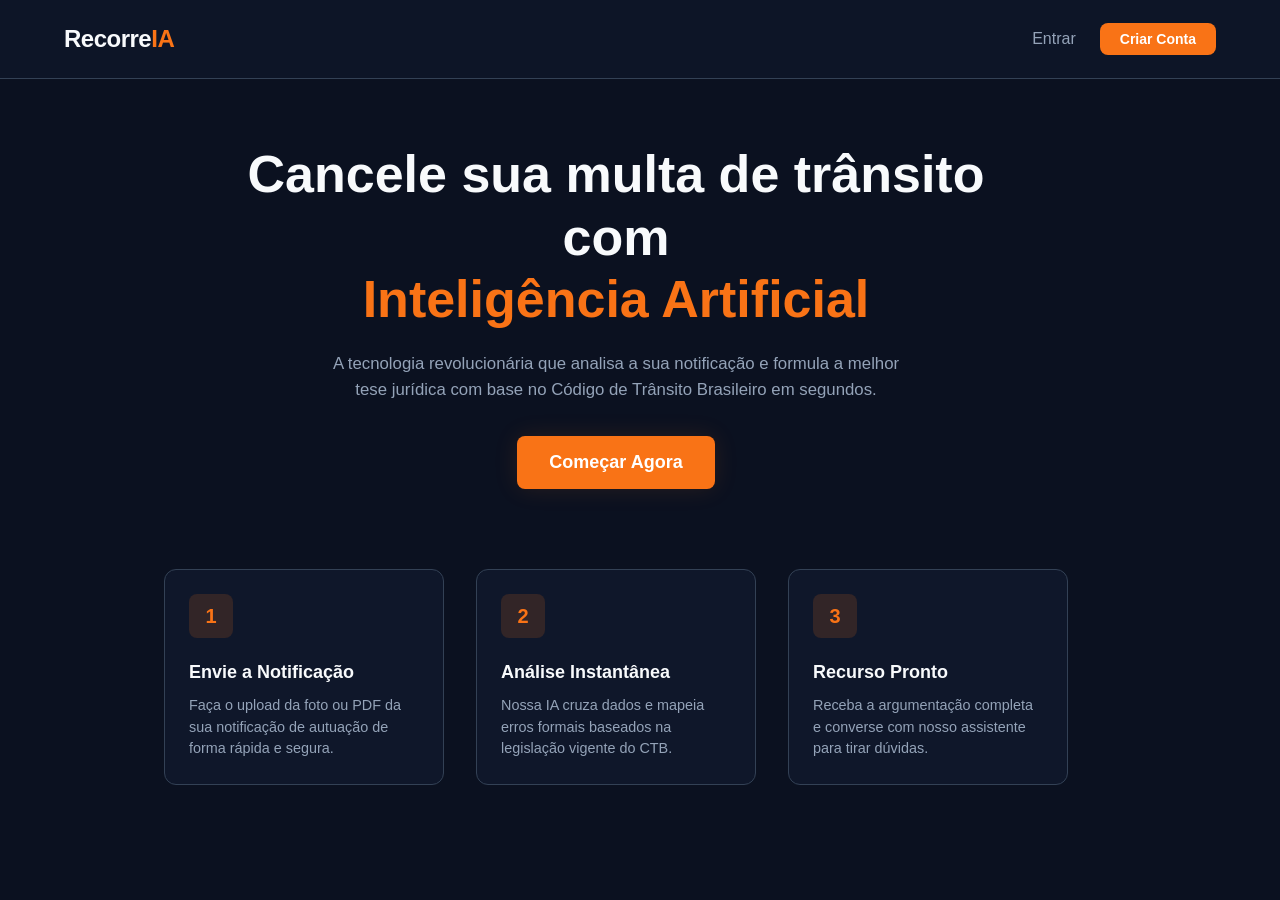
==== templates/index.html @ 99497758 "Estrutura inicial do RecorreIA (sem segredos)" ====
<!DOCTYPE html>
<html lang="pt-BR">
<head>
    <meta charset="UTF-8">
    <meta name="viewport" content="width=device-width, initial-scale=1.0">
    <title>RecorreIA - Cancele sua multa com Inteligência Artificial</title>
    <link rel="stylesheet" href="/static/style.css">
</head>
<body>
    <!-- Barra de Navegação Superior -->
    <nav class="navbar">
        <div class="logo">Recorre<span class="highlight-text">IA</span></div>
        <div class="nav-links" id="nav-actions">
            <button type="button" class="btn-link" id="btn-open-login">Entrar</button>
            <button type="button" class="btn-primary btn-sm" id="btn-open-register">Criar Conta</button>
        </div>
        <div class="nav-links hidden" id="nav-user">
            <span class="nav-link">Olá, <strong class="highlight-text">Motorista</strong></span>
            <button type="button" class="btn-link" id="btn-logout">Sair</button>
        </div>
    </nav>

    <main class="container">
        <!-- ESTADO 1: Landing Page -->
        <section id="view-landing" class="view active">
            <header class="hero">
                <h1>Cancele sua multa de trânsito com <br><span class="highlight-text">Inteligência Artificial</span></h1>
                <p>A tecnologia revolucionária que analisa a sua notificação e formula a melhor tese jurídica com base no Código de Trânsito Brasileiro em segundos.</p>
                <button type="button" class="btn-primary btn-lg cta-main" id="btn-cta-start">Começar Agora</button>
            </header>

            <div class="steps-grid">
                <div class="step-card">
                    <div class="step-icon">1</div>
                    <h3>Envie a Notificação</h3>
                    <p>Faça o upload da foto ou PDF da sua notificação de autuação de forma rápida e segura.</p>
                </div>
                <div class="step-card">
                    <div class="step-icon">2</div>
                    <h3>Análise Instantânea</h3>
                    <p>Nossa IA cruza dados e mapeia erros formais baseados na legislação vigente do CTB.</p>
                </div>
                <div class="step-card">
                    <div class="step-icon">3</div>
                    <h3>Recurso Pronto</h3>
                    <p>Receba a argumentação completa e converse com nosso assistente para tirar dúvidas.</p>
                </div>
            </div>
        </section>

        <!-- ESTADO 2: Dashboard do Usuário -->
        <section id="view-dashboard" class="view hidden">
            <div class="dashboard-header">
                <h2>Painel de Análise</h2>
                <p>Siga os passos abaixo para iniciar a defesa da sua autuação.</p>
            </div>
            
            <div class="dashboard-grid">
                <!-- Instruções e Upload -->
                <div class="main-panel card">
                    <div class="instructions">
                        <h3>Instruções de Envio</h3>
                        <ol>
                            <li>Certifique-se de que a imagem da notificação está nítida.</li>
                            <li>O documento deve mostrar claramente o local, data e o enquadramento da infração.</li>
                            <li>Arraste o arquivo para a área abaixo ou clique para selecionar.</li>
                        </ol>
                    </div>
                    
                    <!-- OBRIGATÓRIO: IDs E ATRIBUTOS INTACTOS -->
                    <div class="upload-container">
                        <form id="upload-form" enctype="multipart/form-data">
                            <div class="file-drop-area">
                                <svg width="48" height="48" viewBox="0 0 24 24" fill="none" stroke="var(--color-orange)" stroke-width="2" stroke-linecap="round" stroke-linejoin="round">
                                    <path d="M21 15v4a2 2 0 0 1-2 2H5a2 2 0 0 1-2-2v-4"></path>
                                    <polyline points="17 8 12 3 7 8"></polyline>
                                    <line x1="12" y1="3" x2="12" y2="15"></line>
                                </svg>
                                <p>Arraste a sua notificação aqui ou clique para selecionar</p>
                                <input type="file" id="imagem-multa" name="file" accept="image/*" required>
                            </div>
                            <button type="submit" class="btn-primary btn-lg btn-full">Analisar Multa Agora</button>
                        </form>
                    </div>
                </div>

                <!-- Links Úteis Sidebar -->
                <aside class="sidebar-panel card">
                    <h3>Links Úteis</h3>
                    <ul class="useful-links">
                        <li><a href="https://www.gov.br/infraestrutura/pt-br/assuntos/transito" target="_blank">Portal Nacional de Trânsito</a></li>
                        <li><a href="#" target="_blank">Consulta de Multas Detran</a></li>
                        <li><a href="http://www.planalto.gov.br/ccivil_03/leis/l9503compilado.htm" target="_blank">Código de Trânsito Brasileiro</a></li>
                        <li><a href="#" target="_blank">Guia Prático de Recurso</a></li>
                    </ul>
                </aside>
            </div>

            <!-- Histórico de Análises -->
            <div class="history-panel card" style="margin-top: 2rem;">
                <h3>Meus Recursos Gerados</h3>
                <div id="history-list" class="history-list">
                    <p style="color: var(--color-text-muted);">Faça login para ver seu histórico de recursos.</p>
                </div>
            </div>
        </section>

        <!-- ESTADO 3: Análise e Chat -->
        <section id="view-analysis" class="view hidden">
            <div class="result-section card">
                <div class="result-header">
                    <h2>Assistente Jurídico e Resultados</h2>
                    <p>Abaixo está a fundamentação gerada. Utilize o chat para conversar sobre o seu recurso.</p>
                </div>
                
                <!-- OBRIGATÓRIO: IDs INTACTOS -->
                <div class="chat-wrapper">
                    <div id="chat-window" class="chat-window">
                        <!-- O Chat injetado pelo JS aparecerá aqui -->
                    </div>
                    
                    <div class="chat-input-container">
                        <input type="text" id="chat-query" placeholder="Pergunte algo sobre a fundamentação ou recurso..." autocomplete="off">
                        <button type="button" id="send-chat" class="btn-orange-icon" aria-label="Enviar mensagem">
                            <svg width="20" height="20" viewBox="0 0 24 24" fill="none" stroke="currentColor" stroke-width="2"><line x1="22" y1="2" x2="11" y2="13"></line><polygon points="22 2 15 22 11 13 2 9 22 2"></polygon></svg>
                        </button>
                    </div>
                </div>
                
                <div class="analysis-actions">
                    <button type="button" class="btn-link" id="btn-back-dashboard">← Enviar nova multa</button>
                </div>
            </div>
        </section>
    </main>

    <!-- MODAIS DE AUTENTICAÇÃO -->
    <!-- Modal de Login -->
    <div id="modal-login" class="modal hidden">
        <div class="modal-content">
            <button class="btn-close-modal">✕</button>
            <h2>Entrar</h2>
            <form id="form-login">
                <div class="input-group">
                    <label for="login-email">E-mail</label>
                    <input type="email" id="login-email" required placeholder="seu@email.com">
                </div>
                <div class="input-group">
                    <label for="login-password">Senha</label>
                    <input type="password" id="login-password" required placeholder="••••••••">
                </div>
                <button type="submit" class="btn-primary btn-full">Acessar Painel</button>
            </form>
        </div>
    </div>

    <!-- Modal de Cadastro -->
    <div id="modal-register" class="modal hidden">
        <div class="modal-content">
            <button class="btn-close-modal">✕</button>
            <h2>Criar Conta</h2>
            <form id="form-register">
                <div class="input-group">
                    <label for="reg-nome">Nome Completo</label>
                    <input type="text" id="reg-nome" required placeholder="João da Silva">
                </div>
                <div class="input-group">
                    <label for="reg-email">E-mail</label>
                    <input type="email" id="reg-email" required placeholder="seu@email.com">
                </div>
                <div class="input-group">
                    <label for="reg-password">Senha</label>
                    <input type="password" id="reg-password" required placeholder="••••••••">
                    <small class="hint-text">Mín 8 caracteres, c/ maiúscula, número e símbolo.</small>
                </div>
                <button type="submit" class="btn-primary btn-full">Cadastrar</button>
            </form>
        </div>
    </div>

    <!-- Modal de Alerta (Substitui o alert() padrão) -->
    <div id="modal-alert" class="modal hidden">
        <div class="modal-content" style="max-width: 400px; text-align: center;">
            <button class="btn-close-modal">✕</button>
            <div style="color: var(--color-error); margin-bottom: 1rem;">
                <!-- Ícone de Atenção / Erro -->
                <svg width="56" height="56" viewBox="0 0 24 24" fill="none" stroke="currentColor" stroke-width="2" stroke-linecap="round" stroke-linejoin="round"><circle cx="12" cy="12" r="10"></circle><line x1="12" y1="8" x2="12" y2="12"></line><line x1="12" y1="16" x2="12.01" y2="16"></line></svg>
            </div>
            <h2 id="alert-title" style="margin-bottom: 1rem;">Atenção</h2>
            <p id="alert-message" style="color: var(--color-text-muted); margin-bottom: 1.5rem; white-space: pre-wrap; font-size: 0.95rem;"></p>
            <button type="button" class="btn-primary btn-full" id="btn-close-alert">Entendi</button>
        </div>
    </div>

    <!-- Overlay de Carregamento (Upload) -->
    <div id="loading-overlay" class="overlay hidden">
        <div class="spinner-container">
            <div class="spinner"></div>
            <p id="loading-message">A nossa IA está analisando a infração...</p>
        </div>
    </div>

    <script src="/static/script.js"></script>
</body>
</html>
---- static/style.css ----
/* Reset CSS e Variáveis Globais */
* { 
    margin: 0; 
    padding: 0; 
    box-sizing: border-box; 
}

:root {
    /* Paleta de Cores Exigida e Tema Dark */
    --color-bg: #0B1120;
    --color-navy: #0F172A; 
    --color-navy-light: #1E293B;
    --color-navy-lighter: #334155;
    --color-orange: #F97316; 
    --color-orange-hover: #EA580C;
    --color-surface: #1E293B;
    --color-text-main: #F8FAFC;
    --color-text-muted: #94A3B8;
    --color-error: #EF4444;
    
    --radius-md: 8px;
    --radius-lg: 12px;
    --radius-xl: 16px;
    --transition-smooth: all 0.4s cubic-bezier(0.4, 0, 0.2, 1);
    
    /* Sombreamentos Suaves (Profissionais) */
    --shadow-sm: 0 1px 3px rgba(0,0,0,0.3);
    --shadow-md: 0 4px 6px -1px rgba(0,0,0,0.4), 0 2px 4px -1px rgba(0,0,0,0.2);
    --shadow-lg: 0 10px 15px -3px rgba(0,0,0,0.5), 0 4px 6px -2px rgba(0,0,0,0.3);
    --shadow-glow: 0 0 25px rgba(249, 115, 22, 0.12);
}

body {
    font-family: -apple-system, BlinkMacSystemFont, "Segoe UI", Roboto, Helvetica, Arial, sans-serif;
    background-color: var(--color-bg);
    color: var(--color-text-main);
    line-height: 1.6;
    min-height: 100vh;
    display: flex;
    flex-direction: column;
}

/* Barra de Navegação Superior (Navbar) */
.navbar {
    display: flex;
    justify-content: space-between;
    align-items: center;
    padding: 1.25rem 5%;
    background-color: rgba(15, 23, 42, 0.85);
    backdrop-filter: blur(12px);
    border-bottom: 1px solid var(--color-navy-lighter);
    position: sticky;
    top: 0;
    z-index: 100;
}

.navbar.logged-in {
    background-color: rgba(15, 23, 42, 0.95);
    border-bottom-color: var(--color-orange);
}

.logo {
    font-size: 1.5rem;
    font-weight: 800;
    color: var(--color-text-main);
    letter-spacing: -0.5px;
}

.nav-links {
    display: flex;
    gap: 1.5rem;
    align-items: center;
}

.nav-link {
    color: var(--color-text-muted);
    text-decoration: none;
    font-weight: 500;
    transition: color 0.2s;
}

.nav-link:hover { 
    color: var(--color-text-main); 
}

.highlight-text { 
    color: var(--color-orange); 
}

/* Hero Section / Banner Centralizado */
.hero {
    text-align: center;
    padding: 4rem 1.5rem 3rem;
    max-width: 800px;
    margin: 0 auto;
}

.hero .cta-main {
    margin-top: 2rem;
    box-shadow: var(--shadow-glow);
}

.hero h1 {
    font-size: 2.25rem;
    font-weight: 800;
    line-height: 1.2;
    margin-bottom: 1.25rem;
    color: var(--color-text-main);
}

.hero p {
    font-size: 1.05rem;
    color: var(--color-text-muted);
    max-width: 600px;
    margin: 0 auto;
}

/* Layout Container */
.container {
    width: 100%;
    max-width: 1000px;
    padding: 0 1.5rem 4rem;
    margin: 0 auto;
    flex: 1;
    position: relative;
}

/* SPA View Transitions */
.view {
    opacity: 0;
    visibility: hidden;
    transform: translateY(20px);
    transition: var(--transition-smooth);
    position: absolute;
    width: calc(100% - 3rem);
    pointer-events: none;
}

.view.active {
    opacity: 1;
    visibility: visible;
    transform: translateY(0);
    position: relative;
    pointer-events: auto;
}

.hidden {
    display: none !important;
}

/* Elementos do tipo Card */
.card {
    background: var(--color-surface);
    border: 1px solid var(--color-navy-lighter);
    border-radius: var(--radius-xl);
    padding: 2rem;
    box-shadow: var(--shadow-md);
    margin-bottom: 2rem;
}

/* Dashboard Grid */
.dashboard-header {
    text-align: center; margin-bottom: 2rem; padding-top: 1rem;
}

.dashboard-header h2 { font-size: 2rem; color: var(--color-text-main); }
.dashboard-header p { color: var(--color-text-muted); font-size: 1.1rem; }

.dashboard-grid {
    display: grid;
    grid-template-columns: 1fr;
    gap: 2rem;
}

@media (min-width: 768px) {
    .dashboard-grid { grid-template-columns: 2fr 1fr; }
}

.instructions {
    margin-bottom: 2rem;
    padding-bottom: 2rem;
    border-bottom: 1px solid var(--color-navy-lighter);
}

.instructions h3 { color: var(--color-text-main); margin-bottom: 1rem;}
.instructions ol {
    padding-left: 1.5rem;
    color: var(--color-text-muted);
}
.instructions li { margin-bottom: 0.5rem; }

/* Sidebar de Links */
.sidebar-panel h3 { color: var(--color-text-main); margin-bottom: 1rem; font-size: 1.1rem;}
.useful-links { list-style: none; }
.useful-links li { margin-bottom: 0.75rem; }
.useful-links a {
    color: var(--color-text-muted);
    text-decoration: none;
    display: flex; align-items: center; gap: 0.5rem;
    transition: color 0.2s;
}
.useful-links a::before { content: "→"; color: var(--color-orange); }
.useful-links a:hover { color: var(--color-orange); }

/* Histórico de Recursos */
.history-panel h3 { color: var(--color-text-main); margin-bottom: 1.5rem; font-size: 1.25rem;}
.history-list { display: flex; flex-direction: column; gap: 1rem; }
.history-item {
    background: var(--color-navy);
    border: 1px solid var(--color-navy-lighter);
    border-radius: var(--radius-md);
    padding: 1.5rem;
    transition: transform 0.2s, box-shadow 0.2s, border-color 0.2s;
}
.history-item:hover {
    transform: translateY(-2px);
    box-shadow: var(--shadow-sm);
    border-color: var(--color-orange);
}
.history-header { display: flex; justify-content: space-between; align-items: center; margin-bottom: 1rem; }
.history-date { color: var(--color-orange); font-weight: 600; font-size: 0.9rem; }
.history-content h4 { color: var(--color-text-main); margin-bottom: 0.5rem; font-size: 1rem; }
.history-content p { color: var(--color-text-muted); font-size: 0.9rem; }
.history-content .truncado {
    display: -webkit-box; -webkit-line-clamp: 2; line-clamp: 2; -webkit-box-orient: vertical; overflow: hidden;
    margin-top: 0.5rem;
}
.history-actions { margin-top: 1rem; }

/* Área Principal de Upload */
.upload-container {
    text-align: center;
    position: relative;
}

.file-drop-area {
    border: 2px dashed var(--color-navy-lighter);
    border-radius: var(--radius-lg);
    padding: 3.5rem 1.5rem;
    margin-bottom: 1.5rem;
    background-color: var(--color-navy);
    transition: border-color 0.3s, background-color 0.3s;
    position: relative;
    display: flex;
    flex-direction: column;
    align-items: center;
    justify-content: center;
}

.file-drop-area:hover, .file-drop-area:focus-within {
    border-color: var(--color-orange);
    background-color: rgba(30, 41, 59, 0.6);
}

.file-drop-area svg { 
    margin-bottom: 1rem; 
}

.file-drop-area p {
    color: var(--color-text-muted);
    font-weight: 500;
}

input[type="file"] {
    position: absolute;
    top: 0; left: 0; width: 100%; height: 100%;
    opacity: 0;
    cursor: pointer;
}

/* Botões */
.btn-primary {
    background-color: var(--color-orange);
    color: #FFF;
    border: none;
    padding: 0.875rem 1.5rem;
    font-size: 1rem;
    font-weight: 600;
    border-radius: var(--radius-md);
    cursor: pointer;
    transition: background-color 0.3s, transform 0.1s;
    text-decoration: none;
    display: inline-flex;
    justify-content: center;
    align-items: center;
    gap: 0.5rem;
}

.btn-primary:hover { background-color: var(--color-orange-hover); }
.btn-primary:active { transform: translateY(1px); }

.btn-primary:disabled {
    opacity: 0.7;
    cursor: not-allowed;
}

.btn-sm { padding: 0.5rem 1.25rem; font-size: 0.875rem; }
.btn-lg { padding: 1rem 2rem; font-size: 1.125rem; }
.btn-full { width: 100%; }

.btn-link {
    background: none;
    border: none;
    color: var(--color-text-muted);
    cursor: pointer;
    font-size: 1rem;
    transition: color 0.2s;
}
.btn-link:hover { color: var(--color-text-main); }

/* Grid de 3 Passos (Cards da base) */
.steps-grid {
    display: grid;
    grid-template-columns: 1fr;
    gap: 1.5rem;
    margin-top: 2rem;
}

.step-card {
    background: var(--color-navy);
    border: 1px solid var(--color-navy-lighter);
    border-radius: var(--radius-lg);
    padding: 1.5rem;
    text-align: left;
    transition: transform 0.2s, box-shadow 0.2s;
}

.step-card:hover { 
    transform: translateY(-4px); 
    box-shadow: var(--shadow-md); 
}

.step-icon {
    background-color: rgba(249, 115, 22, 0.15);
    color: var(--color-orange);
    width: 44px; height: 44px;
    display: flex; align-items: center; justify-content: center;
    border-radius: var(--radius-md);
    font-weight: 800; font-size: 1.25rem;
    margin-bottom: 1.25rem;
}

.step-card h3 { font-size: 1.125rem; margin-bottom: 0.5rem; color: var(--color-text-main); }
.step-card p { font-size: 0.9rem; color: var(--color-text-muted); line-height: 1.5; }

/* Seção de Resultados e Chat */
.result-header { text-align: center; margin-bottom: 1.5rem; }
.result-header h2 { font-size: 1.5rem; color: var(--color-text-main); margin-bottom: 0.25rem;}
.result-header p { color: var(--color-text-muted); }

.chat-wrapper { margin-top: 1.5rem; }

.chat-window {
    background-color: var(--color-navy);
    border: 1px solid var(--color-navy-lighter);
    border-radius: var(--radius-md);
    padding: 1.5rem;
    height: 400px;
    overflow-y: auto;
    display: flex;
    flex-direction: column;
    gap: 1rem;
    margin-bottom: 1.5rem;
}

.chat-message {
    max-width: 85%;
    padding: 1rem 1.25rem;
    border-radius: var(--radius-md);
    line-height: 1.5;
    font-size: 0.95rem;
    animation: fadeIn 0.3s ease-in-out;
}

/* Balões Dark Mode */
.chat-message.ia {
    background-color: var(--color-navy-light);
    border: 1px solid var(--color-navy-lighter);
    align-self: flex-start;
    border-bottom-left-radius: 4px;
}

.chat-message.user {
    background-color: var(--color-orange);
    color: #FFF;
    align-self: flex-end;
    border-bottom-right-radius: 4px;
}

.chat-message strong { color: var(--color-orange); }
.chat-message.user strong { color: #FFF; }

.chat-input-container { display: flex; gap: 10px; }

#chat-query {
    flex: 1;
    padding: 1rem;
    border: 1px solid var(--color-navy-lighter);
    border-radius: var(--radius-md);
    background: var(--color-navy);
    color: var(--color-text-main);
    font-size: 1rem;
    transition: border-color 0.2s;
}

#chat-query:focus { outline: none; border-color: var(--color-orange); }
#chat-query::placeholder { color: var(--color-text-muted); }

.btn-orange-icon {
    background-color: var(--color-orange);
    color: white;
    border: none;
    width: 56px;
    border-radius: var(--radius-md);
    cursor: pointer;
    display: flex; align-items: center; justify-content: center;
    transition: background 0.2s;
}

.btn-orange-icon:hover { background-color: var(--color-orange-hover); }

.analysis-actions {
    margin-top: 1.5rem;
    text-align: center;
}

/* Modais de Autenticação */
.modal {
    position: fixed;
    inset: 0;
    background: rgba(11, 17, 32, 0.7);
    backdrop-filter: blur(10px);
    display: flex;
    justify-content: center;
    align-items: center;
    z-index: 9999;
    padding: 1rem;
    opacity: 1;
    transition: opacity 0.3s ease;
}

.modal.hidden {
    opacity: 0;
    pointer-events: none;
    display: flex !important; /* Mantém flex p/ transição, pointer-events cancela cliques */
}

.modal-content {
    background: var(--color-surface);
    border: 1px solid var(--color-navy-lighter);
    border-radius: var(--radius-xl);
    padding: 2.5rem;
    width: 100%;
    max-width: 400px;
    box-shadow: var(--shadow-lg);
    position: relative;
    transform: translateY(0);
    transition: transform 0.3s ease;
}

.modal.hidden .modal-content { transform: translateY(20px); }

.btn-close-modal {
    position: absolute; top: 1rem; right: 1.5rem;
    background: none; border: none; color: var(--color-text-muted);
    font-size: 1.5rem; cursor: pointer;
}

.modal-content h2 { margin-bottom: 1.5rem; color: var(--color-text-main); text-align: center;}

.input-group { margin-bottom: 1.25rem; display: flex; flex-direction: column; gap: 0.5rem; text-align: left;}
.input-group label { color: var(--color-text-muted); font-size: 0.9rem; font-weight: 500;}
.input-group input {
    padding: 0.875rem; border-radius: var(--radius-md);
    border: 1px solid var(--color-navy-lighter);
    background: var(--color-navy); color: white; outline: none;
}
.input-group input:focus { border-color: var(--color-orange); }

.hint-text {
    font-size: 0.8rem;
    color: var(--color-text-muted);
    margin-top: -0.25rem;
}

/* Overlay de Loading */
.overlay {
    position: fixed;
    top: 0; left: 0; width: 100%; height: 100%;
    background: rgba(11, 17, 32, 0.9);
    backdrop-filter: blur(6px);
    display: flex; justify-content: center; align-items: center;
    z-index: 9999;
}

.spinner-container { text-align: center; }

.spinner {
    width: 60px; height: 60px;
    border: 4px solid rgba(255, 255, 255, 0.05);
    border-top-color: var(--color-orange);
    border-radius: 50%;
    animation: spin 1s linear infinite;
    margin: 0 auto 1.5rem;
}

.spinner-container p { color: var(--color-text-main); font-weight: 500; }

@keyframes spin { to { transform: rotate(360deg); } }
@keyframes fadeIn {
    from { opacity: 0; transform: translateY(10px); }
    to { opacity: 1; transform: translateY(0); }
}

/* Responsividade Desktop */
@media (min-width: 768px) {
    .hero h1 { font-size: 3.25rem; }
    .steps-grid { grid-template-columns: repeat(3, 1fr); gap: 2rem; }
    .card { padding: 3rem; }
}
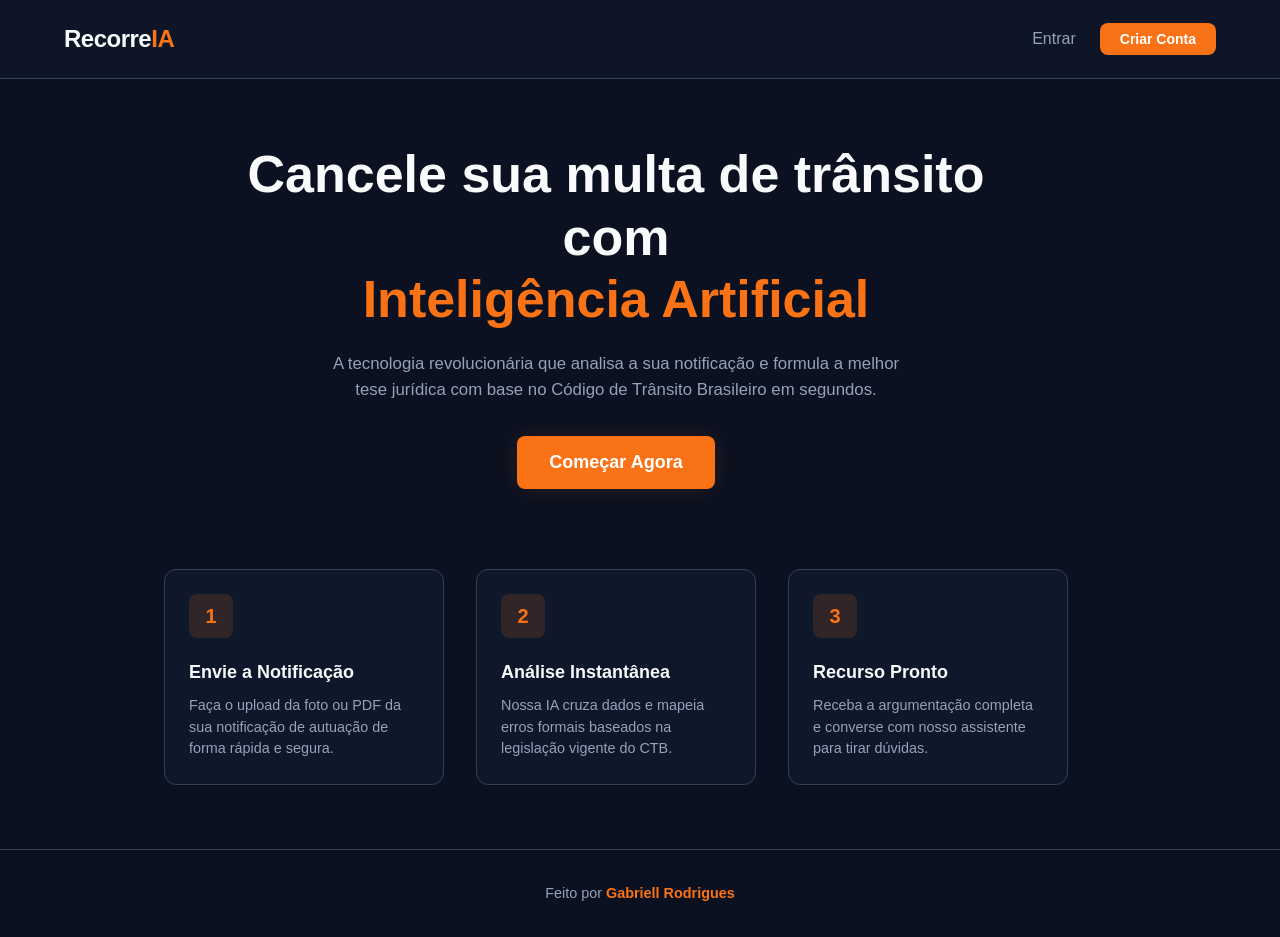
==== commit a86ad1c0: "Adicionado rodapé formal ao index.html" ====
--- a/templates/index.html
+++ b/templates/index.html
@@ -134,6 +134,10 @@
         </section>
     </main>
 
+    <footer class="site-footer">
+        <p>Feito por <a href="https://github.com/G-abriell" target="_blank" rel="noopener noreferrer">Gabriell Rodrigues</a></p>
+    </footer>
+
     <!-- MODAIS DE AUTENTICAÇÃO -->
     <!-- Modal de Login -->
     <div id="modal-login" class="modal hidden">
--- a/static/style.css
+++ b/static/style.css
@@ -517,4 +517,25 @@
     .hero h1 { font-size: 3.25rem; }
     .steps-grid { grid-template-columns: repeat(3, 1fr); gap: 2rem; }
     .card { padding: 3rem; }
+}
+
+/* Footer */
+.site-footer {
+    padding: 2rem 1.5rem;
+    text-align: center;
+    border-top: 1px solid var(--color-navy-lighter);
+    color: var(--color-text-muted);
+    font-size: 0.9rem;
+}
+
+.site-footer a {
+    color: var(--color-orange);
+    text-decoration: none;
+    font-weight: 600;
+    transition: color 0.2s;
+}
+
+.site-footer a:hover {
+    color: var(--color-orange-hover);
+    text-decoration: underline;
 }
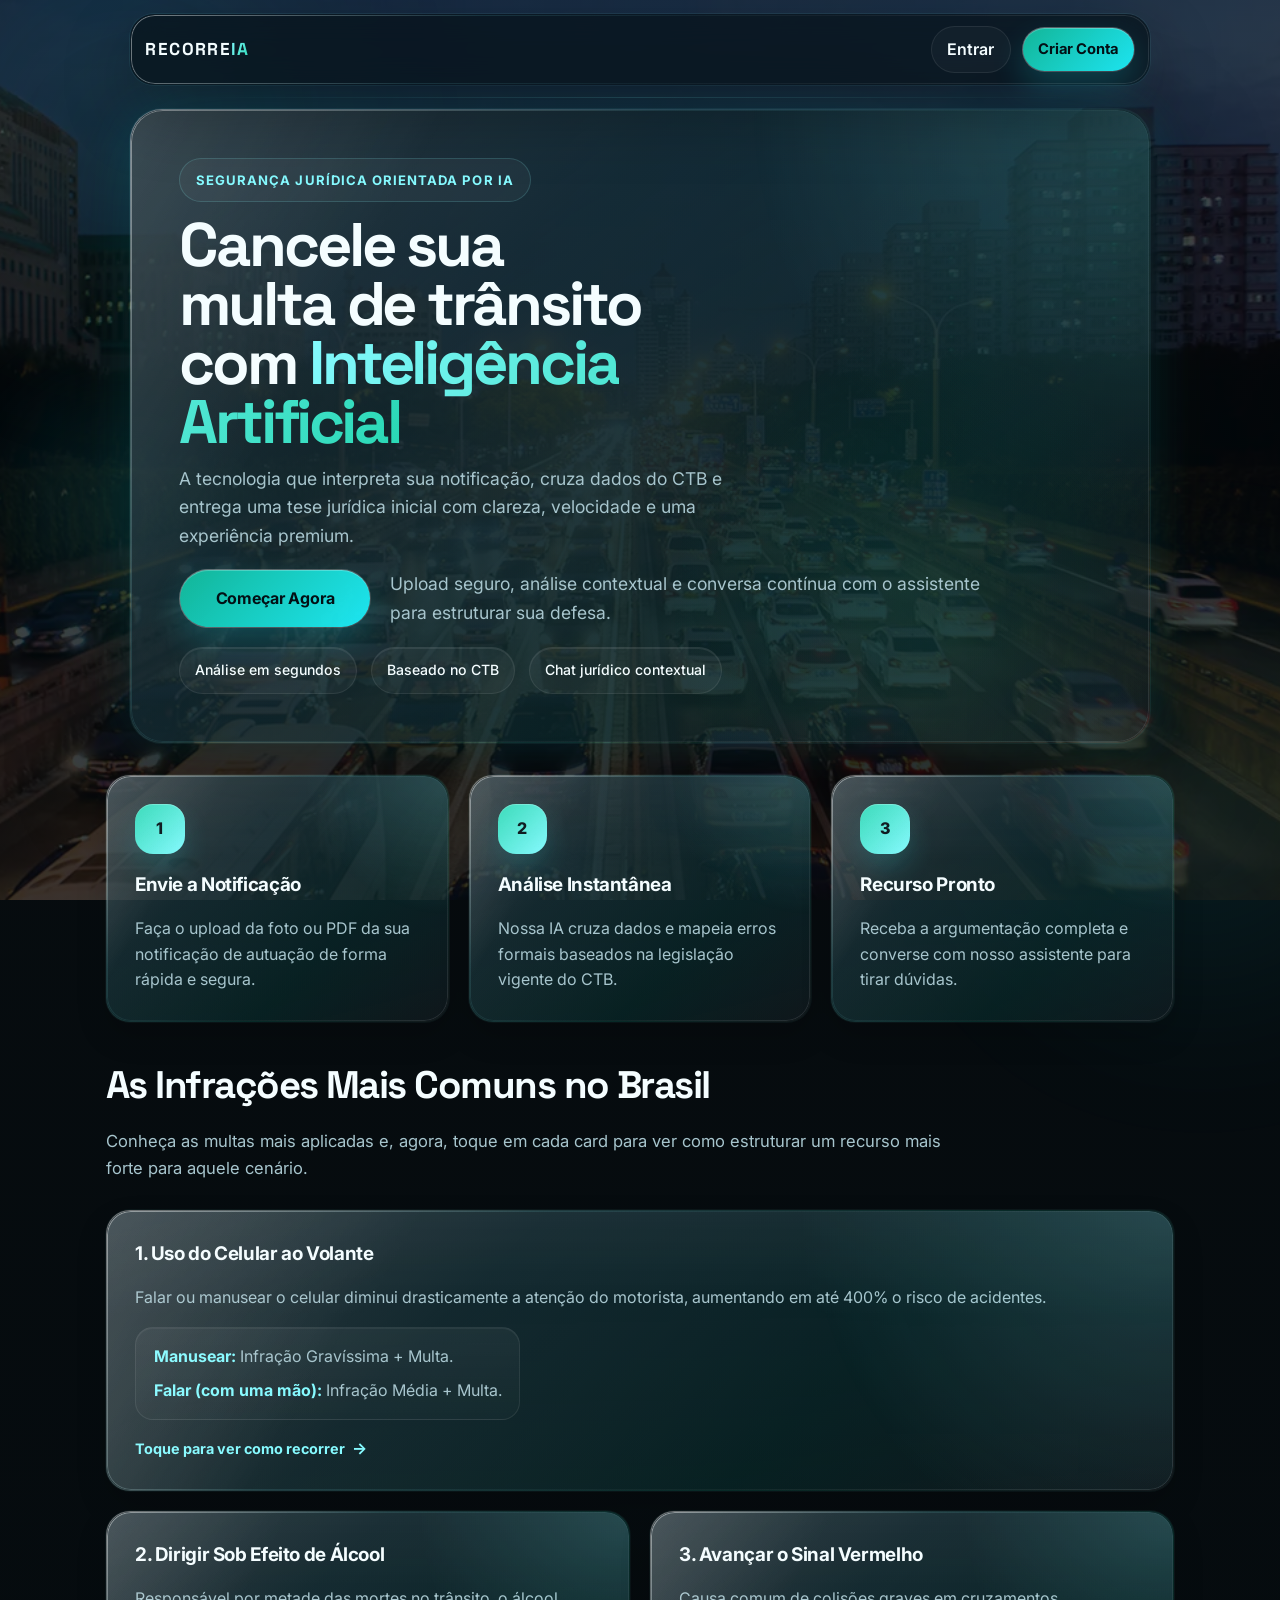
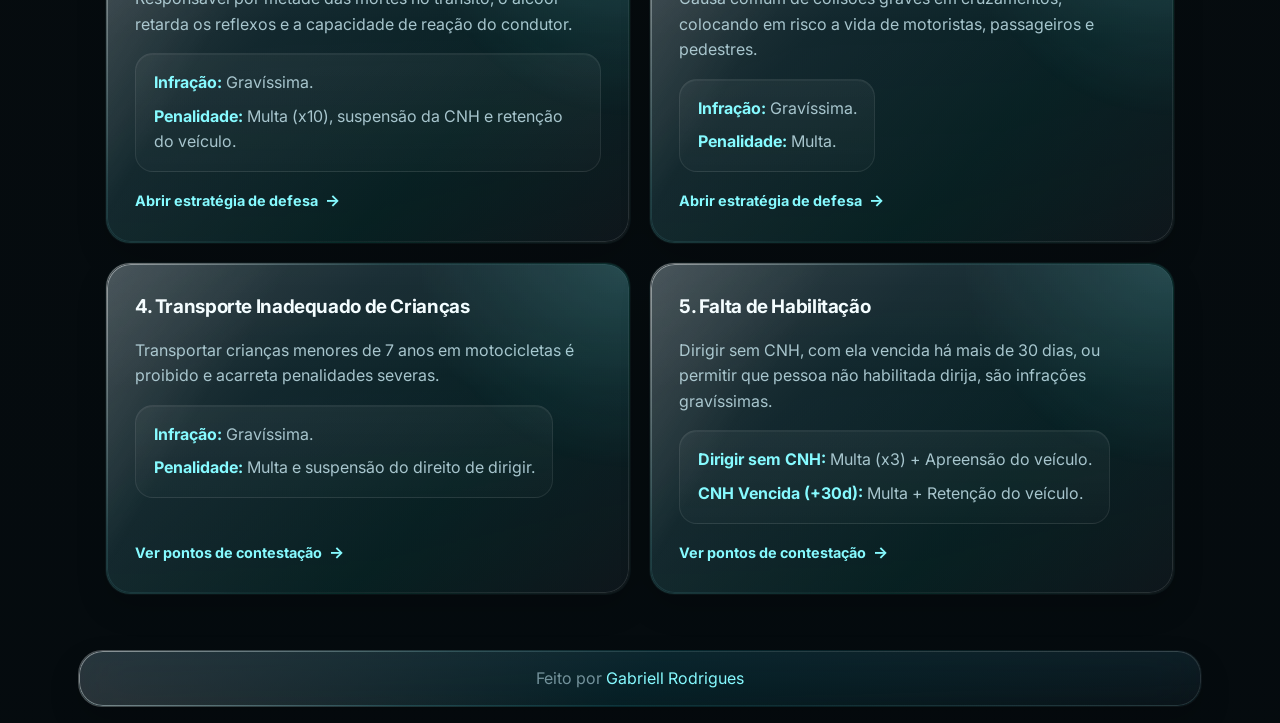
==== commit 33e23e31: "feat: implementado RAG com pdfplumber e nova UI Liquid Glass" ====
--- a/templates/index.html
+++ b/templates/index.html
@@ -4,60 +4,220 @@
     <meta charset="UTF-8">
     <meta name="viewport" content="width=device-width, initial-scale=1.0">
     <title>RecorreIA - Cancele sua multa com Inteligência Artificial</title>
+    <link rel="preconnect" href="https://fonts.googleapis.com">
+    <link rel="preconnect" href="https://fonts.gstatic.com" crossorigin>
+    <link href="https://fonts.googleapis.com/css2?family=Inter:wght@400;500;600;700;800&family=Space+Grotesk:wght@500;700&display=swap" rel="stylesheet">
     <link rel="stylesheet" href="/static/style.css">
 </head>
 <body>
-    <!-- Barra de Navegação Superior -->
+    <div class="page-background" aria-hidden="true">
+        <div class="page-background__image"></div>
+        <div class="page-background__overlay"></div>
+        <div class="page-background__lights page-background__lights--left"></div>
+        <div class="page-background__lights page-background__lights--right"></div>
+        <div class="page-background__grid"></div>
+    </div>
+
     <nav class="navbar">
-        <div class="logo">Recorre<span class="highlight-text">IA</span></div>
+        <a href="/" class="logo-link" id="logo-home" aria-label="Ir para a página inicial do RecorreIA">
+            <div class="logo">Recorre<span class="highlight-text">IA</span></div>
+        </a>
+
         <div class="nav-links" id="nav-actions">
             <button type="button" class="btn-link" id="btn-open-login">Entrar</button>
             <button type="button" class="btn-primary btn-sm" id="btn-open-register">Criar Conta</button>
         </div>
-        <div class="nav-links hidden" id="nav-user">
-            <span class="nav-link">Olá, <strong class="highlight-text">Motorista</strong></span>
-            <button type="button" class="btn-link" id="btn-logout">Sair</button>
+
+        <div class="nav-user hidden" id="nav-user">
+            <button
+                type="button"
+                class="profile-trigger"
+                id="btn-profile-menu"
+                aria-haspopup="menu"
+                aria-expanded="false"
+                aria-controls="profile-menu"
+            >
+                <span class="profile-trigger__content">
+                    <span class="profile-trigger__eyebrow">Conta ativa</span>
+                    <span class="profile-trigger__label">Olá, <strong class="highlight-text" id="nav-user-name">Motorista</strong></span>
+                </span>
+                <svg class="profile-trigger__icon" width="18" height="18" viewBox="0 0 24 24" fill="none" stroke="currentColor" stroke-width="2" aria-hidden="true">
+                    <polyline points="6 9 12 15 18 9"></polyline>
+                </svg>
+            </button>
+
+            <div class="profile-menu" id="profile-menu" role="menu" aria-labelledby="btn-profile-menu">
+                <button type="button" class="profile-menu__item" data-profile-action="history" role="menuitem">
+                    <span class="profile-menu__title">Meus Recursos</span>
+                    <span class="profile-menu__hint">Abrir o histórico na dashboard</span>
+                </button>
+                <button type="button" class="profile-menu__item" data-profile-action="upload" role="menuitem">
+                    <span class="profile-menu__title">Novo Recurso</span>
+                    <span class="profile-menu__hint">Ir direto para a área de upload</span>
+                </button>
+                <button type="button" id="btn-logout" class="profile-menu__item profile-menu__item--danger" data-profile-action="logout" role="menuitem">
+                    <span class="profile-menu__title">Sair</span>
+                    <span class="profile-menu__hint">Encerrar esta sessão visual</span>
+                </button>
+            </div>
         </div>
     </nav>
 
     <main class="container">
-        <!-- ESTADO 1: Landing Page -->
-        <section id="view-landing" class="view active">
-            <header class="hero">
-                <h1>Cancele sua multa de trânsito com <br><span class="highlight-text">Inteligência Artificial</span></h1>
-                <p>A tecnologia revolucionária que analisa a sua notificação e formula a melhor tese jurídica com base no Código de Trânsito Brasileiro em segundos.</p>
-                <button type="button" class="btn-primary btn-lg cta-main" id="btn-cta-start">Começar Agora</button>
+        <section id="view-landing" class="view view-shell active">
+            <header class="hero liquid-item stagger-1">
+                <div class="hero-badge">Segurança jurídica orientada por IA</div>
+                <h1>Cancele sua multa de trânsito com <span class="highlight-text">Inteligência Artificial</span></h1>
+                <p>A tecnologia que interpreta sua notificação, cruza dados do CTB e entrega uma tese jurídica inicial com clareza, velocidade e uma experiência premium.</p>
+                <div class="hero-actions">
+                    <button type="button" class="btn-primary btn-lg cta-main" id="btn-cta-start">Começar Agora</button>
+                    <p class="hero-note">Upload seguro, análise contextual e conversa contínua com o assistente para estruturar sua defesa.</p>
+                </div>
+                <div class="hero-metrics">
+                    <span class="metric-pill">Análise em segundos</span>
+                    <span class="metric-pill">Baseado no CTB</span>
+                    <span class="metric-pill">Chat jurídico contextual</span>
+                </div>
             </header>
 
-            <div class="steps-grid">
-                <div class="step-card">
+            <div class="steps-grid liquid-item stagger-2">
+                <div class="step-card floating-card">
                     <div class="step-icon">1</div>
                     <h3>Envie a Notificação</h3>
                     <p>Faça o upload da foto ou PDF da sua notificação de autuação de forma rápida e segura.</p>
                 </div>
-                <div class="step-card">
+                <div class="step-card floating-card">
                     <div class="step-icon">2</div>
                     <h3>Análise Instantânea</h3>
                     <p>Nossa IA cruza dados e mapeia erros formais baseados na legislação vigente do CTB.</p>
                 </div>
-                <div class="step-card">
+                <div class="step-card floating-card">
                     <div class="step-icon">3</div>
                     <h3>Recurso Pronto</h3>
                     <p>Receba a argumentação completa e converse com nosso assistente para tirar dúvidas.</p>
                 </div>
             </div>
+
+            <section class="ranking-section liquid-item stagger-3">
+                <h2 class="ranking-title">As Infrações Mais Comuns no Brasil</h2>
+                <p class="ranking-subtitle">Conheça as multas mais aplicadas e, agora, toque em cada card para ver como estruturar um recurso mais forte para aquele cenário.</p>
+                <div class="ranking-grid">
+                    <button
+                        type="button"
+                        class="ranking-card floating-card infraction-card"
+                        aria-haspopup="dialog"
+                        aria-controls="modal-infraction"
+                        data-title="Uso do Celular ao Volante"
+                        data-kicker="Art. 252 e art. 253-A do CTB"
+                        data-description="Falar ou manusear o celular diminui drasticamente a atenção do motorista, aumentando o risco de acidentes e gerando autos que exigem descrição precisa da conduta observada."
+                        data-penalty="Manusear o aparelho é enquadrado como infração gravíssima, com multa e 7 pontos. Falar segurando o telefone tende a ser enquadrado como infração média, dependendo da lavratura."
+                        data-strategy="Confira se o auto descreve exatamente o comportamento observado pelo agente|Questione autos genéricos que não diferenciam manuseio, viva-voz ou simples apoio do aparelho|Use contexto da abordagem, registros de chamadas e posição do suporte para demonstrar ausência de uso irregular"
+                        data-evidence="Foto do painel ou suporte do celular no veículo|Histórico de Bluetooth, viva-voz ou registro de chamada|Cópia integral do auto para validar enquadramento, local e horário"
+                    >
+                        <h3>1. Uso do Celular ao Volante</h3>
+                        <p>Falar ou manusear o celular diminui drasticamente a atenção do motorista, aumentando em até 400% o risco de acidentes.</p>
+                        <div class="penalty-details">
+                            <p><strong>Manusear:</strong> Infração Gravíssima + Multa.</p>
+                            <p><strong>Falar (com uma mão):</strong> Infração Média + Multa.</p>
+                        </div>
+                        <span class="ranking-card-cta">Toque para ver como recorrer</span>
+                    </button>
+
+                    <button
+                        type="button"
+                        class="ranking-card floating-card infraction-card"
+                        aria-haspopup="dialog"
+                        aria-controls="modal-infraction"
+                        data-title="Dirigir Sob Efeito de Álcool"
+                        data-kicker="Art. 165 do CTB"
+                        data-description="Autuações por alcoolemia exigem muita atenção à cadeia de prova, ao procedimento de abordagem e à consistência do auto, principalmente quando há recusa ao teste ou termo padronizado."
+                        data-penalty="Infração gravíssima com fator multiplicador 10, suspensão do direito de dirigir e retenção do veículo, além de possíveis desdobramentos administrativos."
+                        data-strategy="Verifique se há coerência entre auto, termo de constatação e eventual teste do etilômetro|Confira se os sinais descritos são individualizados e não apenas copiados de modelo padrão|Analise datas de aferição do equipamento e identificação completa dos agentes envolvidos"
+                        data-evidence="Cópia do auto de infração, termo de constatação e comprovante do etilômetro|Documentos sobre a abordagem e eventual vídeo corporal ou testemunhas|Comprovação de inconsistências de horário, local ou identificação do equipamento"
+                    >
+                        <h3>2. Dirigir Sob Efeito de Álcool</h3>
+                        <p>Responsável por metade das mortes no trânsito, o álcool retarda os reflexos e a capacidade de reação do condutor.</p>
+                        <div class="penalty-details">
+                            <p><strong>Infração:</strong> Gravíssima.</p>
+                            <p><strong>Penalidade:</strong> Multa (x10), suspensão da CNH e retenção do veículo.</p>
+                        </div>
+                        <span class="ranking-card-cta">Abrir estratégia de defesa</span>
+                    </button>
+
+                    <button
+                        type="button"
+                        class="ranking-card floating-card infraction-card"
+                        aria-haspopup="dialog"
+                        aria-controls="modal-infraction"
+                        data-title="Avançar o Sinal Vermelho"
+                        data-kicker="Art. 208 do CTB"
+                        data-description="Autos por avanço de sinal precisam de lastro objetivo, especialmente quando dependem de fiscalização por equipamento ou visão direta do agente em cruzamentos complexos."
+                        data-penalty="Infração gravíssima com multa, normalmente vinculada a registros automáticos ou constatação presencial."
+                        data-strategy="Confirme se o local, o sentido da via e o equipamento indicado correspondem ao trajeto real do veículo|Questione imagens sem nitidez suficiente, sem placa legível ou sem sincronismo de data e hora|Verifique situações excepcionais de segurança, orientação de agente ou semáforo defeituoso"
+                        data-evidence="Fotos ou vídeos do cruzamento e da sinalização no local|Comprovantes de manutenção ou relatos sobre falha semafórica|Imagem da autuação com placa, tempo e enquadramento plenamente legíveis"
+                    >
+                        <h3>3. Avançar o Sinal Vermelho</h3>
+                        <p>Causa comum de colisões graves em cruzamentos, colocando em risco a vida de motoristas, passageiros e pedestres.</p>
+                        <div class="penalty-details">
+                            <p><strong>Infração:</strong> Gravíssima.</p>
+                            <p><strong>Penalidade:</strong> Multa.</p>
+                        </div>
+                        <span class="ranking-card-cta">Abrir estratégia de defesa</span>
+                    </button>
+
+                    <button
+                        type="button"
+                        class="ranking-card floating-card infraction-card"
+                        aria-haspopup="dialog"
+                        aria-controls="modal-infraction"
+                        data-title="Transporte Inadequado de Crianças"
+                        data-kicker="Art. 244 e art. 168 do CTB"
+                        data-description="Esse tipo de autuação exige leitura cuidadosa do contexto: tipo de veículo, idade da criança, posicionamento e descrição objetiva da irregularidade observada."
+                        data-penalty="Pode gerar infração gravíssima, multa e suspensão do direito de dirigir, a depender do enquadramento aplicado no auto."
+                        data-strategy="Confira se o agente identificou corretamente idade presumida, posição da criança e tipo de veículo|Verifique se o enquadramento usado corresponde exatamente à situação narrada|Destaque eventual ausência de abordagem, erro de identificação ou descrição insuficiente da cena"
+                        data-evidence="Documentos que comprovem idade da criança e circunstância do deslocamento|Fotos do veículo e do sistema de retenção ou assento utilizado|Auto completo para comparar descrição, artigo e local da abordagem"
+                    >
+                        <h3>4. Transporte Inadequado de Crianças</h3>
+                        <p>Transportar crianças menores de 7 anos em motocicletas é proibido e acarreta penalidades severas.</p>
+                        <div class="penalty-details">
+                            <p><strong>Infração:</strong> Gravíssima.</p>
+                            <p><strong>Penalidade:</strong> Multa e suspensão do direito de dirigir.</p>
+                        </div>
+                        <span class="ranking-card-cta">Ver pontos de contestação</span>
+                    </button>
+
+                    <button
+                        type="button"
+                        class="ranking-card floating-card infraction-card"
+                        aria-haspopup="dialog"
+                        aria-controls="modal-infraction"
+                        data-title="Falta de Habilitação"
+                        data-kicker="Art. 162 e art. 163 do CTB"
+                        data-description="Casos de ausência de habilitação, permissão inadequada ou CNH vencida dependem de prova documental muito clara e, muitas vezes, do correto enquadramento de quem conduzia e de quem permitiu a condução."
+                        data-penalty="Pode envolver multa multiplicada, retenção ou remoção do veículo e autuações distintas para condutor e proprietário, conforme o caso."
+                        data-strategy="Verifique se a autuação identifica corretamente condutor, proprietário e situação documental da CNH|Questione erro material em data de validade, categoria ou vínculo com o veículo|Apresente documentos que comprovem regularização ou divergência entre o fato e o enquadramento aplicado"
+                        data-evidence="CNH, PPD ou comprovante de renovação/protocolo|CRLV e documentos que mostrem quem estava na condução|Cópia do auto para conferir artigo, multiplicador e responsabilização"
+                    >
+                        <h3>5. Falta de Habilitação</h3>
+                        <p>Dirigir sem CNH, com ela vencida há mais de 30 dias, ou permitir que pessoa não habilitada dirija, são infrações gravíssimas.</p>
+                        <div class="penalty-details">
+                            <p><strong>Dirigir sem CNH:</strong> Multa (x3) + Apreensão do veículo.</p>
+                            <p><strong>CNH Vencida (+30d):</strong> Multa + Retenção do veículo.</p>
+                        </div>
+                        <span class="ranking-card-cta">Ver pontos de contestação</span>
+                    </button>
+                </div>
+            </section>
         </section>
 
-        <!-- ESTADO 2: Dashboard do Usuário -->
-        <section id="view-dashboard" class="view hidden">
-            <div class="dashboard-header">
+        <section id="view-dashboard" class="view view-shell hidden">
+            <div class="dashboard-header liquid-item stagger-1">
                 <h2>Painel de Análise</h2>
                 <p>Siga os passos abaixo para iniciar a defesa da sua autuação.</p>
             </div>
-            
-            <div class="dashboard-grid">
-                <!-- Instruções e Upload -->
-                <div class="main-panel card">
+
+            <div class="dashboard-grid liquid-item stagger-2">
+                <div id="upload-section" class="main-panel card">
                     <div class="instructions">
                         <h3>Instruções de Envio</h3>
                         <ol>
@@ -66,12 +226,11 @@
                             <li>Arraste o arquivo para a área abaixo ou clique para selecionar.</li>
                         </ol>
                     </div>
-                    
-                    <!-- OBRIGATÓRIO: IDs E ATRIBUTOS INTACTOS -->
+
                     <div class="upload-container">
                         <form id="upload-form" enctype="multipart/form-data">
                             <div class="file-drop-area">
-                                <svg width="48" height="48" viewBox="0 0 24 24" fill="none" stroke="var(--color-orange)" stroke-width="2" stroke-linecap="round" stroke-linejoin="round">
+                                <svg width="48" height="48" viewBox="0 0 24 24" fill="none" stroke="var(--color-accent)" stroke-width="2" stroke-linecap="round" stroke-linejoin="round">
                                     <path d="M21 15v4a2 2 0 0 1-2 2H5a2 2 0 0 1-2-2v-4"></path>
                                     <polyline points="17 8 12 3 7 8"></polyline>
                                     <line x1="12" y1="3" x2="12" y2="15"></line>
@@ -84,49 +243,68 @@
                     </div>
                 </div>
 
-                <!-- Links Úteis Sidebar -->
                 <aside class="sidebar-panel card">
                     <h3>Links Úteis</h3>
                     <ul class="useful-links">
-                        <li><a href="https://www.gov.br/infraestrutura/pt-br/assuntos/transito" target="_blank">Portal Nacional de Trânsito</a></li>
-                        <li><a href="#" target="_blank">Consulta de Multas Detran</a></li>
-                        <li><a href="http://www.planalto.gov.br/ccivil_03/leis/l9503compilado.htm" target="_blank">Código de Trânsito Brasileiro</a></li>
-                        <li><a href="#" target="_blank">Guia Prático de Recurso</a></li>
+                        <li><a href="https://www.gov.br/infraestrutura/pt-br/assuntos/transito" target="_blank" rel="noopener noreferrer">Portal Nacional de Trânsito</a></li>
+                        <li><a href="https://portalservicos.senatran.serpro.gov.br/" target="_blank" rel="noopener noreferrer">Consulta de multas Detran</a></li>
+                        <li><a href="http://www.planalto.gov.br/ccivil_03/leis/l9503compilado.htm" target="_blank" rel="noopener noreferrer">Código de Trânsito Brasileiro</a></li>
+                        <li><a href="#appeal-guide" data-view-target="dashboard" data-scroll-target="#appeal-guide">Guia Prático de Recurso</a></li>
                     </ul>
                 </aside>
             </div>
 
-            <!-- Histórico de Análises -->
-            <div class="history-panel card" style="margin-top: 2rem;">
+            <div id="history-section" class="history-panel card liquid-item stagger-3">
                 <h3>Meus Recursos Gerados</h3>
                 <div id="history-list" class="history-list">
-                    <p style="color: var(--color-text-muted);">Faça login para ver seu histórico de recursos.</p>
-                </div>
-            </div>
+                    <p class="history-empty">Faça login para ver seu histórico de recursos.</p>
+                </div>
+            </div>
+
+            <section id="appeal-guide" class="guide-panel card liquid-item stagger-3">
+                <div class="guide-header">
+                    <span class="guide-badge">Guia prático</span>
+                    <h3>Checklist rápido para um recurso mais convincente</h3>
+                    <p>Antes de enviar sua defesa, valide estes pontos para elevar a consistência jurídica e documental.</p>
+                </div>
+                <div class="guide-grid">
+                    <article class="guide-step">
+                        <strong>1. Valide o auto</strong>
+                        <p>Compare placa, data, hora, local, enquadramento e identificação do agente para caçar erros materiais.</p>
+                    </article>
+                    <article class="guide-step">
+                        <strong>2. Reúna prova objetiva</strong>
+                        <p>Fotos, vídeos, protocolos, laudos, recibos e prints são mais fortes do que argumentos abstratos sem lastro.</p>
+                    </article>
+                    <article class="guide-step">
+                        <strong>3. Construa a narrativa</strong>
+                        <p>Explique o fato, mostre a inconsistência do auto e conecte isso ao artigo correto do CTB ou à falha procedimental.</p>
+                    </article>
+                </div>
+            </section>
         </section>
 
-        <!-- ESTADO 3: Análise e Chat -->
-        <section id="view-analysis" class="view hidden">
-            <div class="result-section card">
+        <section id="view-analysis" class="view view-shell hidden">
+            <div class="result-section card liquid-item stagger-1">
                 <div class="result-header">
                     <h2>Assistente Jurídico e Resultados</h2>
                     <p>Abaixo está a fundamentação gerada. Utilize o chat para conversar sobre o seu recurso.</p>
                 </div>
-                
-                <!-- OBRIGATÓRIO: IDs INTACTOS -->
+
                 <div class="chat-wrapper">
-                    <div id="chat-window" class="chat-window">
-                        <!-- O Chat injetado pelo JS aparecerá aqui -->
-                    </div>
-                    
+                    <div id="chat-window" class="chat-window"></div>
+
                     <div class="chat-input-container">
                         <input type="text" id="chat-query" placeholder="Pergunte algo sobre a fundamentação ou recurso..." autocomplete="off">
                         <button type="button" id="send-chat" class="btn-orange-icon" aria-label="Enviar mensagem">
-                            <svg width="20" height="20" viewBox="0 0 24 24" fill="none" stroke="currentColor" stroke-width="2"><line x1="22" y1="2" x2="11" y2="13"></line><polygon points="22 2 15 22 11 13 2 9 22 2"></polygon></svg>
+                            <svg width="20" height="20" viewBox="0 0 24 24" fill="none" stroke="currentColor" stroke-width="2">
+                                <line x1="22" y1="2" x2="11" y2="13"></line>
+                                <polygon points="22 2 15 22 11 13 2 9 22 2"></polygon>
+                            </svg>
                         </button>
                     </div>
                 </div>
-                
+
                 <div class="analysis-actions">
                     <button type="button" class="btn-link" id="btn-back-dashboard">← Enviar nova multa</button>
                 </div>
@@ -138,11 +316,9 @@
         <p>Feito por <a href="https://github.com/G-abriell" target="_blank" rel="noopener noreferrer">Gabriell Rodrigues</a></p>
     </footer>
 
-    <!-- MODAIS DE AUTENTICAÇÃO -->
-    <!-- Modal de Login -->
-    <div id="modal-login" class="modal hidden">
+    <div id="modal-login" class="modal hidden" aria-hidden="true">
         <div class="modal-content">
-            <button class="btn-close-modal">✕</button>
+            <button class="btn-close-modal" type="button" aria-label="Fechar modal de login">✕</button>
             <h2>Entrar</h2>
             <form id="form-login">
                 <div class="input-group">
@@ -158,10 +334,9 @@
         </div>
     </div>
 
-    <!-- Modal de Cadastro -->
-    <div id="modal-register" class="modal hidden">
+    <div id="modal-register" class="modal hidden" aria-hidden="true">
         <div class="modal-content">
-            <button class="btn-close-modal">✕</button>
+            <button class="btn-close-modal" type="button" aria-label="Fechar modal de cadastro">✕</button>
             <h2>Criar Conta</h2>
             <form id="form-register">
                 <div class="input-group">
@@ -182,21 +357,53 @@
         </div>
     </div>
 
-    <!-- Modal de Alerta (Substitui o alert() padrão) -->
-    <div id="modal-alert" class="modal hidden">
-        <div class="modal-content" style="max-width: 400px; text-align: center;">
-            <button class="btn-close-modal">✕</button>
-            <div style="color: var(--color-error); margin-bottom: 1rem;">
-                <!-- Ícone de Atenção / Erro -->
-                <svg width="56" height="56" viewBox="0 0 24 24" fill="none" stroke="currentColor" stroke-width="2" stroke-linecap="round" stroke-linejoin="round"><circle cx="12" cy="12" r="10"></circle><line x1="12" y1="8" x2="12" y2="12"></line><line x1="12" y1="16" x2="12.01" y2="16"></line></svg>
-            </div>
-            <h2 id="alert-title" style="margin-bottom: 1rem;">Atenção</h2>
-            <p id="alert-message" style="color: var(--color-text-muted); margin-bottom: 1.5rem; white-space: pre-wrap; font-size: 0.95rem;"></p>
+    <div id="modal-alert" class="modal hidden" aria-hidden="true">
+        <div class="modal-content modal-content-alert">
+            <button class="btn-close-modal" type="button" aria-label="Fechar alerta">✕</button>
+            <div class="alert-icon">
+                <svg width="56" height="56" viewBox="0 0 24 24" fill="none" stroke="currentColor" stroke-width="2" stroke-linecap="round" stroke-linejoin="round">
+                    <circle cx="12" cy="12" r="10"></circle>
+                    <line x1="12" y1="8" x2="12" y2="12"></line>
+                    <line x1="12" y1="16" x2="12.01" y2="16"></line>
+                </svg>
+            </div>
+            <h2 id="alert-title" class="alert-title">Atenção</h2>
+            <p id="alert-message" class="alert-message"></p>
             <button type="button" class="btn-primary btn-full" id="btn-close-alert">Entendi</button>
         </div>
     </div>
 
-    <!-- Overlay de Carregamento (Upload) -->
+    <div id="modal-infraction" class="modal hidden" aria-hidden="true">
+        <div class="modal-content modal-content-wide infraction-modal">
+            <button class="btn-close-modal" type="button" aria-label="Fechar modal da infração">✕</button>
+            <div class="infraction-modal__header">
+                <span id="infraction-modal-kicker" class="hero-badge infraction-badge">Estratégia de recurso</span>
+                <h2 id="infraction-modal-title">Como recorrer desta infração</h2>
+                <p id="infraction-modal-description">Abra qualquer card da lista para ver orientações práticas de contestação.</p>
+            </div>
+
+            <div class="infraction-modal__grid">
+                <section class="infraction-panel">
+                    <span class="infraction-panel__label">Penalidade usual</span>
+                    <p id="infraction-modal-penalty"></p>
+                </section>
+                <section class="infraction-panel">
+                    <span class="infraction-panel__label">Como recorrer</span>
+                    <ul id="infraction-modal-strategy" class="infraction-list"></ul>
+                </section>
+                <section class="infraction-panel">
+                    <span class="infraction-panel__label">Documentos e provas úteis</span>
+                    <ul id="infraction-modal-evidence" class="infraction-list"></ul>
+                </section>
+            </div>
+
+            <div class="infraction-modal__actions">
+                <button type="button" class="btn-link" id="btn-infraction-close">Continuar explorando</button>
+                <button type="button" class="btn-primary" id="btn-infraction-cta">Montar meu recurso</button>
+            </div>
+        </div>
+    </div>
+
     <div id="loading-overlay" class="overlay hidden">
         <div class="spinner-container">
             <div class="spinner"></div>
@@ -206,4 +413,4 @@
 
     <script src="/static/script.js"></script>
 </body>
-</html>+</html>
--- a/static/style.css
+++ b/static/style.css
@@ -1,541 +1,1843 @@
-/* Reset CSS e Variáveis Globais */
-* { 
-    margin: 0; 
-    padding: 0; 
-    box-sizing: border-box; 
+* {
+    margin: 0;
+    padding: 0;
+    box-sizing: border-box;
 }
 
 :root {
-    /* Paleta de Cores Exigida e Tema Dark */
-    --color-bg: #0B1120;
-    --color-navy: #0F172A; 
-    --color-navy-light: #1E293B;
-    --color-navy-lighter: #334155;
-    --color-orange: #F97316; 
-    --color-orange-hover: #EA580C;
-    --color-surface: #1E293B;
-    --color-text-main: #F8FAFC;
-    --color-text-muted: #94A3B8;
-    --color-error: #EF4444;
-    
-    --radius-md: 8px;
-    --radius-lg: 12px;
-    --radius-xl: 16px;
-    --transition-smooth: all 0.4s cubic-bezier(0.4, 0, 0.2, 1);
-    
-    /* Sombreamentos Suaves (Profissionais) */
-    --shadow-sm: 0 1px 3px rgba(0,0,0,0.3);
-    --shadow-md: 0 4px 6px -1px rgba(0,0,0,0.4), 0 2px 4px -1px rgba(0,0,0,0.2);
-    --shadow-lg: 0 10px 15px -3px rgba(0,0,0,0.5), 0 4px 6px -2px rgba(0,0,0,0.3);
-    --shadow-glow: 0 0 25px rgba(249, 115, 22, 0.12);
+    color-scheme: dark;
+    --container-width: 1100px;
+    --shell-width: 1020px;
+
+    --font-body: "Inter", "Segoe UI", sans-serif;
+    --font-display: "Space Grotesk", "Inter", sans-serif;
+
+    --color-bg: #061118;
+    --color-bg-deep: #081922;
+    --color-bg-elevated: #0b2430;
+    --color-surface: rgba(9, 24, 32, 0.56);
+    --color-surface-strong: rgba(9, 25, 33, 0.76);
+    --color-surface-soft: rgba(11, 31, 40, 0.36);
+
+    --color-emerald: #11b798;
+    --color-emerald-soft: #28d8b4;
+    --color-accent: #1ef2ff;
+    --color-accent-soft: #86faff;
+    --color-accent-deep: #12abd2;
+    --color-text-main: #f4fdff;
+    --color-text-muted: #a7c5cd;
+    --color-text-soft: #73929b;
+    --color-error: #ff7f96;
+    --color-success: #4df3b6;
+
+    --color-border: rgba(255, 255, 255, 0.1);
+    --color-border-strong: rgba(134, 250, 255, 0.28);
+    --color-rim: rgba(179, 252, 255, 0.44);
+
+    --glass-fill: linear-gradient(180deg, rgba(15, 37, 47, 0.58), rgba(6, 18, 25, 0.42));
+    --glass-fill-strong: linear-gradient(180deg, rgba(12, 32, 41, 0.78), rgba(8, 20, 27, 0.62));
+    --glass-border: linear-gradient(
+        135deg,
+        rgba(255, 255, 255, 0.44),
+        rgba(134, 250, 255, 0.2),
+        rgba(17, 183, 152, 0.18),
+        rgba(255, 255, 255, 0.06)
+    );
+    --glass-border-soft: linear-gradient(
+        135deg,
+        rgba(255, 255, 255, 0.28),
+        rgba(30, 242, 255, 0.12),
+        rgba(255, 255, 255, 0.04)
+    );
+
+    --shadow-sm: 0 14px 30px rgba(0, 0, 0, 0.18);
+    --shadow-md: 0 28px 68px rgba(0, 0, 0, 0.3);
+    --shadow-lg: 0 42px 120px rgba(0, 0, 0, 0.42);
+    --shadow-glow:
+        0 0 0 1px rgba(134, 250, 255, 0.08),
+        0 0 48px rgba(30, 242, 255, 0.12),
+        0 0 96px rgba(17, 183, 152, 0.08);
+
+    --radius-md: 18px;
+    --radius-lg: 24px;
+    --radius-xl: 32px;
+    --radius-pill: 999px;
+
+    --transition-quick: 220ms ease;
+    --transition-smooth: 420ms cubic-bezier(0.22, 1, 0.36, 1);
+    --glass-blur: blur(28px) saturate(170%) brightness(1.03);
+}
+
+html {
+    scroll-behavior: smooth;
 }
 
 body {
-    font-family: -apple-system, BlinkMacSystemFont, "Segoe UI", Roboto, Helvetica, Arial, sans-serif;
-    background-color: var(--color-bg);
+    min-height: 100vh;
+    position: relative;
+    isolation: isolate;
+    overflow-x: hidden;
+    display: flex;
+    flex-direction: column;
+    font-family: var(--font-body);
     color: var(--color-text-main);
     line-height: 1.6;
-    min-height: 100vh;
+    background:
+        linear-gradient(180deg, rgba(3, 10, 14, 0.72), rgba(3, 10, 14, 0.88)),
+        url("/static/fundotransito.png") center center / cover no-repeat fixed;
+}
+
+body.no-scroll {
+    overflow: hidden;
+}
+
+body::before,
+body::after {
+    content: "";
+    position: fixed;
+    width: 40vw;
+    height: 40vw;
+    border-radius: 50%;
+    filter: blur(94px);
+    opacity: 0.28;
+    pointer-events: none;
+    z-index: -2;
+}
+
+body::before {
+    top: -14vh;
+    left: -10vw;
+    background: radial-gradient(circle, rgba(17, 183, 152, 0.52), rgba(17, 183, 152, 0) 70%);
+    animation: liquidBlob 22s ease-in-out infinite;
+}
+
+body::after {
+    right: -14vw;
+    bottom: -18vh;
+    background: radial-gradient(circle, rgba(30, 242, 255, 0.42), rgba(30, 242, 255, 0) 72%);
+    animation: liquidBlob 26s ease-in-out infinite reverse;
+}
+
+.page-background {
+    display: none;
+}
+
+.page-background__image,
+.page-background__overlay,
+.page-background__lights,
+.page-background__grid {
+    position: absolute;
+    inset: 0;
+}
+
+.page-background__image {
+    inset: -6%;
+    background-image:
+        linear-gradient(180deg, rgba(2, 8, 12, 0.22), rgba(2, 8, 12, 0.12)),
+        url("data:image/svg+xml,%3Csvg xmlns='http://www.w3.org/2000/svg' viewBox='0 0 1600 900'%3E%3Cdefs%3E%3ClinearGradient id='sky' x1='0' x2='0' y1='0' y2='1'%3E%3Cstop stop-color='%23050b10'/%3E%3Cstop offset='1' stop-color='%2301080d'/%3E%3C/linearGradient%3E%3ClinearGradient id='road' x1='0.5' x2='0.5' y1='0' y2='1'%3E%3Cstop stop-color='%23161f26'/%3E%3Cstop offset='1' stop-color='%23010306'/%3E%3C/linearGradient%3E%3CradialGradient id='cyanGlow' cx='0.72' cy='0.35' r='0.44'%3E%3Cstop stop-color='%231ef2ff' stop-opacity='.42'/%3E%3Cstop offset='1' stop-color='%231ef2ff' stop-opacity='0'/%3E%3C/radialGradient%3E%3CradialGradient id='greenGlow' cx='0.18' cy='0.42' r='0.42'%3E%3Cstop stop-color='%2311b798' stop-opacity='.36'/%3E%3Cstop offset='1' stop-color='%2311b798' stop-opacity='0'/%3E%3C/radialGradient%3E%3C/defs%3E%3Crect width='1600' height='900' fill='url(%23sky)'/%3E%3Crect width='1600' height='900' fill='url(%23greenGlow)'/%3E%3Crect width='1600' height='900' fill='url(%23cyanGlow)'/%3E%3Cpolygon points='560,170 1040,170 1420,900 180,900' fill='url(%23road)'/%3E%3Cpolygon points='640,170 960,170 1190,900 410,900' fill='%23141920' opacity='.74'/%3E%3Crect x='780' y='180' width='24' height='110' rx='12' fill='%23fff8d4' opacity='.9'/%3E%3Crect x='778' y='330' width='26' height='120' rx='13' fill='%23fff8d4' opacity='.84'/%3E%3Crect x='776' y='500' width='28' height='148' rx='14' fill='%23fff8d4' opacity='.78'/%3E%3Crect x='774' y='700' width='32' height='170' rx='16' fill='%23fff8d4' opacity='.72'/%3E%3Crect x='552' y='234' width='16' height='90' rx='8' fill='%23ff6b6b' opacity='.66'/%3E%3Crect x='1034' y='216' width='16' height='112' rx='8' fill='%2328d8b4' opacity='.6'/%3E%3Crect x='458' y='380' width='18' height='132' rx='9' fill='%23ff6b6b' opacity='.78'/%3E%3Crect x='1128' y='382' width='18' height='148' rx='9' fill='%2328d8b4' opacity='.7'/%3E%3Crect x='362' y='554' width='22' height='168' rx='11' fill='%23ff884d' opacity='.76'/%3E%3Crect x='1222' y='550' width='22' height='178' rx='11' fill='%231ef2ff' opacity='.72'/%3E%3Ccircle cx='286' cy='176' r='32' fill='%23ff5f5f' opacity='.48'/%3E%3Ccircle cx='1320' cy='160' r='34' fill='%231ef2ff' opacity='.34'/%3E%3Ccircle cx='118' cy='694' r='58' fill='%23ffc65c' opacity='.18'/%3E%3Ccircle cx='1476' cy='628' r='72' fill='%231ef2ff' opacity='.14'/%3E%3C/svg%3E");
+    background-size: cover;
+    background-position: center;
+    filter: blur(7px) saturate(1.02) brightness(0.42);
+    transform: scale(1.08);
+    animation: backgroundPan 28s ease-in-out infinite alternate;
+}
+
+.page-background__overlay {
+    background:
+        linear-gradient(180deg, rgba(2, 7, 11, 0.36), rgba(2, 7, 11, 0.78)),
+        radial-gradient(circle at center, rgba(8, 23, 31, 0.1), rgba(4, 11, 15, 0.34) 72%);
+    backdrop-filter: blur(10px);
+    -webkit-backdrop-filter: blur(10px);
+}
+
+.page-background__lights {
+    width: 30rem;
+    height: 30rem;
+    border-radius: 50%;
+    filter: blur(84px);
+    opacity: 0.3;
+    mix-blend-mode: screen;
+    animation: lightsPulse 14s ease-in-out infinite;
+}
+
+.page-background__lights--left {
+    left: -6rem;
+    top: 18%;
+    background: radial-gradient(circle, rgba(17, 183, 152, 0.58), rgba(17, 183, 152, 0) 72%);
+}
+
+.page-background__lights--right {
+    right: -8rem;
+    top: 8%;
+    background: radial-gradient(circle, rgba(30, 242, 255, 0.46), rgba(30, 242, 255, 0) 72%);
+    animation-delay: -7s;
+}
+
+.page-background__grid {
+    background:
+        linear-gradient(180deg, rgba(255, 255, 255, 0.02), transparent 30%),
+        repeating-linear-gradient(
+            90deg,
+            rgba(255, 255, 255, 0.03) 0,
+            rgba(255, 255, 255, 0.03) 1px,
+            transparent 1px,
+            transparent 10rem
+        );
+    opacity: 0.22;
+    mask-image: linear-gradient(180deg, rgba(0, 0, 0, 0), rgba(0, 0, 0, 0.88) 32%, rgba(0, 0, 0, 1));
+}
+
+a {
+    color: inherit;
+}
+
+button,
+input,
+textarea {
+    font: inherit;
+}
+
+button {
+    border: 0;
+    background: none;
+    color: inherit;
+    cursor: pointer;
+}
+
+img,
+svg {
+    display: block;
+}
+
+::selection {
+    background: rgba(30, 242, 255, 0.22);
+    color: var(--color-text-main);
+}
+
+:focus-visible {
+    outline: 2px solid rgba(134, 250, 255, 0.62);
+    outline-offset: 3px;
+}
+
+.hidden {
+    display: none !important;
+}
+
+.container {
+    position: relative;
+    width: min(100%, var(--container-width));
+    margin: 0 auto;
+    padding: 1.5rem 1rem 3.5rem;
+    flex: 1;
+}
+
+.container::before {
+    content: "";
+    position: absolute;
+    top: 16rem;
+    left: -8rem;
+    width: 20rem;
+    height: 20rem;
+    border-radius: 50%;
+    background: radial-gradient(circle, rgba(30, 242, 255, 0.12), rgba(30, 242, 255, 0) 70%);
+    filter: blur(28px);
+    pointer-events: none;
+    z-index: -1;
+}
+
+.view {
+    opacity: 0;
+    transform: translateY(34px) scale(0.985);
+    filter: blur(18px) saturate(0.88);
+    pointer-events: none;
+    transition:
+        opacity 320ms ease,
+        transform var(--transition-smooth),
+        filter var(--transition-smooth);
+}
+
+.view.active {
+    opacity: 1;
+    transform: translateY(0) scale(1);
+    filter: blur(0) saturate(1);
+    pointer-events: auto;
+}
+
+.view-shell {
+    position: relative;
+    display: grid;
+    gap: 2rem;
+}
+
+.view-shell::before {
+    content: "";
+    position: absolute;
+    top: -0.75rem;
+    left: 8%;
+    right: 8%;
+    height: 1px;
+    background: linear-gradient(90deg, transparent, rgba(134, 250, 255, 0.18), transparent);
+    pointer-events: none;
+}
+
+.liquid-item {
+    opacity: 0;
+    transform: translateY(22px) scale(0.985);
+    filter: blur(14px);
+    transition:
+        opacity 440ms ease,
+        transform 520ms cubic-bezier(0.22, 1, 0.36, 1),
+        filter 520ms ease;
+}
+
+.view.active .liquid-item {
+    opacity: 1;
+    transform: none;
+    filter: none;
+}
+
+.view.active .stagger-1 { transition-delay: 60ms; }
+.view.active .stagger-2 { transition-delay: 130ms; }
+.view.active .stagger-3 { transition-delay: 200ms; }
+
+:is(
+    .navbar,
+    .hero,
+    .card,
+    .step-card,
+    .ranking-card,
+    .file-drop-area,
+    .chat-window,
+    .chat-input-container,
+    .modal-content,
+    .spinner-container,
+    .site-footer,
+    .profile-trigger,
+    .profile-menu,
+    .guide-step,
+    .infraction-panel
+) {
+    position: relative;
+    isolation: isolate;
+    overflow: hidden;
+    border: 1px solid transparent;
+    border-radius: var(--radius-xl);
+    background-image: var(--glass-fill), var(--glass-border-soft);
+    background-origin: border-box;
+    background-clip: padding-box, border-box;
+    backdrop-filter: var(--glass-blur);
+    -webkit-backdrop-filter: var(--glass-blur);
+    box-shadow:
+        inset 0 1px 0 rgba(255, 255, 255, 0.08),
+        inset 0 -1px 0 rgba(30, 242, 255, 0.05),
+        var(--shadow-sm);
+}
+
+:is(
+    .navbar,
+    .hero,
+    .card,
+    .step-card,
+    .ranking-card,
+    .file-drop-area,
+    .chat-window,
+    .chat-input-container,
+    .modal-content,
+    .spinner-container,
+    .site-footer,
+    .profile-trigger,
+    .profile-menu,
+    .guide-step,
+    .infraction-panel
+)::before {
+    content: "";
+    position: absolute;
+    inset: 0;
+    padding: 1px;
+    border-radius: inherit;
+    background:
+        linear-gradient(135deg, rgba(255, 255, 255, 0.52), rgba(134, 250, 255, 0.14), rgba(255, 255, 255, 0.02) 64%),
+        linear-gradient(310deg, rgba(255, 255, 255, 0.12), transparent 48%);
+    -webkit-mask:
+        linear-gradient(#fff 0 0) content-box,
+        linear-gradient(#fff 0 0);
+    -webkit-mask-composite: xor;
+    mask:
+        linear-gradient(#fff 0 0) content-box,
+        linear-gradient(#fff 0 0);
+    mask-composite: exclude;
+    opacity: 0.85;
+    pointer-events: none;
+}
+
+:is(
+    .hero,
+    .card,
+    .step-card,
+    .ranking-card,
+    .file-drop-area,
+    .chat-window,
+    .chat-input-container,
+    .modal-content,
+    .spinner-container,
+    .profile-trigger,
+    .profile-menu,
+    .guide-step,
+    .infraction-panel
+)::after {
+    content: "";
+    position: absolute;
+    inset: 0;
+    border-radius: inherit;
+    background:
+        linear-gradient(120deg, rgba(255, 255, 255, 0.14), transparent 26%),
+        radial-gradient(circle at top right, rgba(134, 250, 255, 0.18), transparent 34%),
+        linear-gradient(180deg, rgba(255, 255, 255, 0.06), transparent 38%);
+    opacity: 0.82;
+    pointer-events: none;
+}
+
+.floating-card {
+    animation: floatingCard 8.8s ease-in-out infinite;
+}
+
+.steps-grid .floating-card:nth-child(2),
+.ranking-grid .floating-card:nth-child(2) {
+    animation-delay: -2.2s;
+}
+
+.steps-grid .floating-card:nth-child(3),
+.ranking-grid .floating-card:nth-child(3) {
+    animation-delay: -4.2s;
+}
+
+.ranking-grid .floating-card:nth-child(4) {
+    animation-delay: -1.2s;
+}
+
+.ranking-grid .floating-card:nth-child(5) {
+    animation-delay: -5.4s;
+}
+
+.step-card:hover,
+.ranking-card:hover,
+.card:hover,
+.file-drop-area:hover,
+.modal-content:hover,
+.profile-trigger:hover,
+.profile-menu:hover,
+.guide-step:hover,
+.infraction-panel:hover {
+    box-shadow:
+        inset 0 1px 0 rgba(255, 255, 255, 0.12),
+        inset 0 -1px 0 rgba(30, 242, 255, 0.08),
+        var(--shadow-md),
+        var(--shadow-glow);
+}
+
+.step-card:hover,
+.ranking-card:hover,
+.file-drop-area:hover,
+.guide-step:hover {
+    animation-play-state: paused;
+    transform: translateY(-8px) scale(1.01);
+}
+
+.navbar {
+    width: min(calc(100% - 1.5rem), var(--shell-width));
+    margin: 0.85rem auto 0;
+    padding: 0.7rem 0.9rem;
+    display: flex;
+    align-items: center;
+    justify-content: space-between;
+    gap: 0.85rem;
+    position: sticky;
+    top: max(0.75rem, env(safe-area-inset-top));
+    z-index: 100;
+    border-radius: 24px;
+    background: rgba(7, 18, 25, 0.7);
+    background-image: none;
+    backdrop-filter: blur(15px);
+    -webkit-backdrop-filter: blur(15px);
+    box-shadow: var(--shadow-md), 0 0 0 1px rgba(134, 250, 255, 0.08);
+    overflow: visible;
+}
+
+.navbar.logged-in {
+    box-shadow:
+        var(--shadow-md),
+        0 0 0 1px rgba(30, 242, 255, 0.12),
+        0 0 44px rgba(30, 242, 255, 0.08);
+}
+
+.logo-link {
+    display: inline-flex;
+    align-items: center;
+    text-decoration: none;
+}
+
+.logo {
+    font-family: var(--font-display);
+    font-size: 1.08rem;
+    font-weight: 700;
+    letter-spacing: 0.08em;
+    text-transform: uppercase;
+}
+
+.highlight-text {
+    background: linear-gradient(120deg, var(--color-accent-soft), var(--color-emerald-soft));
+    -webkit-background-clip: text;
+    background-clip: text;
+    color: transparent;
+}
+
+.nav-links,
+.nav-user {
+    display: flex;
+    align-items: center;
+    gap: 0.7rem;
+}
+
+.nav-user {
+    position: relative;
+    overflow: visible;
+    z-index: 8;
+}
+
+.nav-link {
+    color: var(--color-text-muted);
+    font-weight: 500;
+}
+
+.profile-trigger {
+    min-width: 11.5rem;
+    min-height: 2.8rem;
+    padding: 0.62rem 0.8rem;
+    display: flex;
+    align-items: center;
+    justify-content: space-between;
+    gap: 0.9rem;
+    border-radius: 22px;
+    text-align: left;
+    transition:
+        transform var(--transition-quick),
+        box-shadow var(--transition-quick),
+        border-color var(--transition-quick);
+}
+
+.profile-trigger__content {
+    display: grid;
+    gap: 0.08rem;
+}
+
+.profile-trigger__eyebrow {
+    font-size: 0.68rem;
+    letter-spacing: 0.08em;
+    text-transform: uppercase;
+    color: var(--color-accent-soft);
+}
+
+.profile-trigger__label {
+    font-size: 0.92rem;
+    font-weight: 600;
+}
+
+.navbar .btn-link,
+.navbar .btn-primary {
+    min-height: 2.8rem;
+    padding: 0.62rem 0.95rem;
+}
+
+.profile-trigger__icon {
+    flex-shrink: 0;
+    color: var(--color-accent-soft);
+    transition: transform var(--transition-quick);
+}
+
+.nav-user.open .profile-trigger__icon {
+    transform: rotate(180deg);
+}
+
+.profile-menu {
+    position: fixed;
+    top: 0;
+    left: 0;
+    z-index: 180;
+    width: min(22rem, calc(100vw - 2rem));
+    max-width: calc(100vw - 2rem);
+    padding: 0.55rem;
+    display: grid;
+    gap: 0.35rem;
+    border-radius: 24px;
+    background-image: linear-gradient(180deg, rgba(12, 34, 44, 0.82), rgba(7, 18, 25, 0.64)), var(--glass-border);
+    box-shadow: var(--shadow-lg), var(--shadow-glow);
+    opacity: 0;
+    transform: translateY(-8px) scale(0.98);
+    pointer-events: none;
+    transition:
+        opacity var(--transition-quick),
+        transform var(--transition-quick);
+}
+
+.nav-user.open .profile-menu {
+    opacity: 1;
+    transform: translateY(0) scale(1);
+    pointer-events: auto;
+}
+
+.profile-menu__item {
+    position: relative;
+    z-index: 1;
+    width: 100%;
+    min-height: 3rem;
+    padding: 0.95rem 1rem;
+    border-radius: 18px;
+    display: grid;
+    gap: 0.1rem;
+    text-align: left;
+    color: var(--color-text-main);
+    transition:
+        transform var(--transition-quick),
+        background-color var(--transition-quick),
+        color var(--transition-quick);
+}
+
+.profile-menu__item:hover {
+    transform: translateX(4px);
+    background: rgba(255, 255, 255, 0.05);
+}
+
+.profile-menu__item--danger:hover .profile-menu__title {
+    color: #ffc3cf;
+}
+
+.profile-menu__title {
+    font-weight: 700;
+}
+
+.profile-menu__hint {
+    color: var(--color-text-soft);
+    font-size: 0.84rem;
+}
+
+.btn-link,
+.btn-primary,
+.btn-orange-icon {
+    transition:
+        transform var(--transition-quick),
+        box-shadow var(--transition-quick),
+        border-color var(--transition-quick),
+        background-color var(--transition-quick),
+        color var(--transition-quick);
+}
+
+.btn-link {
+    display: inline-flex;
+    align-items: center;
+    justify-content: center;
+    min-height: 3rem;
+    padding: 0.72rem 1rem;
+    border-radius: var(--radius-pill);
+    border: 1px solid rgba(255, 255, 255, 0.08);
+    background: rgba(255, 255, 255, 0.03);
+    color: var(--color-text-main);
+    text-decoration: none;
+    font-weight: 600;
+}
+
+.btn-link:hover {
+    border-color: rgba(134, 250, 255, 0.2);
+    color: var(--color-accent-soft);
+    transform: translateY(-2px);
+}
+
+.btn-primary {
+    position: relative;
+    display: inline-flex;
+    align-items: center;
+    justify-content: center;
+    gap: 0.5rem;
+    min-height: 3rem;
+    padding: 0.95rem 1.6rem;
+    border-radius: var(--radius-pill);
+    color: #031015;
+    font-weight: 700;
+    letter-spacing: -0.01em;
+    background:
+        linear-gradient(135deg, rgba(17, 183, 152, 0.98), rgba(30, 242, 255, 0.94)),
+        linear-gradient(135deg, rgba(255, 255, 255, 0.24), rgba(255, 255, 255, 0.04));
+    background-origin: border-box;
+    background-clip: padding-box, border-box;
+    border: 1px solid rgba(255, 255, 255, 0.14);
+    box-shadow:
+        0 14px 32px rgba(30, 242, 255, 0.18),
+        inset 0 1px 0 rgba(255, 255, 255, 0.24);
+    text-decoration: none;
+}
+
+.btn-primary:hover {
+    transform: translateY(-3px) scale(1.01);
+    box-shadow:
+        0 18px 38px rgba(30, 242, 255, 0.22),
+        0 0 0 1px rgba(255, 255, 255, 0.12),
+        inset 0 1px 0 rgba(255, 255, 255, 0.3);
+}
+
+.btn-primary:disabled {
+    opacity: 0.7;
+    cursor: wait;
+    transform: none;
+}
+
+.btn-sm {
+    padding: 0.72rem 1.1rem;
+    font-size: 0.92rem;
+}
+
+.btn-lg {
+    padding: 1rem 1.8rem;
+    font-size: 1rem;
+}
+
+.btn-full {
+    width: 100%;
+}
+
+.btn-orange-icon {
+    width: 54px;
+    height: 54px;
+    flex-shrink: 0;
+    display: inline-grid;
+    place-items: center;
+    border-radius: 18px;
+    color: #031015;
+    background:
+        linear-gradient(135deg, rgba(17, 183, 152, 0.98), rgba(30, 242, 255, 0.94)),
+        linear-gradient(135deg, rgba(255, 255, 255, 0.24), rgba(255, 255, 255, 0.05));
+    background-origin: border-box;
+    background-clip: padding-box, border-box;
+    border: 1px solid rgba(255, 255, 255, 0.16);
+    box-shadow:
+        0 14px 30px rgba(30, 242, 255, 0.2),
+        inset 0 1px 0 rgba(255, 255, 255, 0.26);
+}
+
+.btn-orange-icon:hover {
+    transform: translateY(-2px) scale(1.02);
+}
+
+.hero {
+    max-width: none;
+    width: min(100%, var(--shell-width));
+    margin: 0 auto;
+    padding: clamp(1.5rem, 4vw, 3rem);
+    min-height: clamp(18rem, 34vw, 24rem);
     display: flex;
     flex-direction: column;
-}
-
-/* Barra de Navegação Superior (Navbar) */
-.navbar {
-    display: flex;
-    justify-content: space-between;
-    align-items: center;
-    padding: 1.25rem 5%;
-    background-color: rgba(15, 23, 42, 0.85);
-    backdrop-filter: blur(12px);
-    border-bottom: 1px solid var(--color-navy-lighter);
-    position: sticky;
-    top: 0;
-    z-index: 100;
-}
-
-.navbar.logged-in {
-    background-color: rgba(15, 23, 42, 0.95);
-    border-bottom-color: var(--color-orange);
-}
-
-.logo {
-    font-size: 1.5rem;
-    font-weight: 800;
-    color: var(--color-text-main);
-    letter-spacing: -0.5px;
-}
-
-.nav-links {
-    display: flex;
-    gap: 1.5rem;
-    align-items: center;
-}
-
-.nav-link {
-    color: var(--color-text-muted);
-    text-decoration: none;
-    font-weight: 500;
-    transition: color 0.2s;
-}
-
-.nav-link:hover { 
-    color: var(--color-text-main); 
-}
-
-.highlight-text { 
-    color: var(--color-orange); 
-}
-
-/* Hero Section / Banner Centralizado */
-.hero {
-    text-align: center;
-    padding: 4rem 1.5rem 3rem;
-    max-width: 800px;
-    margin: 0 auto;
-}
-
-.hero .cta-main {
-    margin-top: 2rem;
-    box-shadow: var(--shadow-glow);
-}
-
-.hero h1 {
-    font-size: 2.25rem;
-    font-weight: 800;
-    line-height: 1.2;
-    margin-bottom: 1.25rem;
-    color: var(--color-text-main);
-}
-
-.hero p {
-    font-size: 1.05rem;
-    color: var(--color-text-muted);
-    max-width: 600px;
-    margin: 0 auto;
-}
-
-/* Layout Container */
-.container {
-    width: 100%;
-    max-width: 1000px;
-    padding: 0 1.5rem 4rem;
-    margin: 0 auto;
-    flex: 1;
+    justify-content: center;
+    gap: 0.85rem;
+    background-image: linear-gradient(150deg, rgba(10, 28, 37, 0.78), rgba(8, 18, 25, 0.42)), var(--glass-border);
+    box-shadow: var(--shadow-lg), var(--shadow-glow);
+}
+
+.hero > * {
     position: relative;
-}
-
-/* SPA View Transitions */
-.view {
-    opacity: 0;
-    visibility: hidden;
-    transform: translateY(20px);
-    transition: var(--transition-smooth);
-    position: absolute;
-    width: calc(100% - 3rem);
-    pointer-events: none;
-}
-
-.view.active {
-    opacity: 1;
-    visibility: visible;
-    transform: translateY(0);
-    position: relative;
-    pointer-events: auto;
-}
-
-.hidden {
-    display: none !important;
-}
-
-/* Elementos do tipo Card */
-.card {
-    background: var(--color-surface);
-    border: 1px solid var(--color-navy-lighter);
-    border-radius: var(--radius-xl);
-    padding: 2rem;
-    box-shadow: var(--shadow-md);
-    margin-bottom: 2rem;
-}
-
-/* Dashboard Grid */
-.dashboard-header {
-    text-align: center; margin-bottom: 2rem; padding-top: 1rem;
-}
-
-.dashboard-header h2 { font-size: 2rem; color: var(--color-text-main); }
-.dashboard-header p { color: var(--color-text-muted); font-size: 1.1rem; }
-
-.dashboard-grid {
-    display: grid;
-    grid-template-columns: 1fr;
-    gap: 2rem;
-}
-
-@media (min-width: 768px) {
-    .dashboard-grid { grid-template-columns: 2fr 1fr; }
-}
-
-.instructions {
-    margin-bottom: 2rem;
-    padding-bottom: 2rem;
-    border-bottom: 1px solid var(--color-navy-lighter);
-}
-
-.instructions h3 { color: var(--color-text-main); margin-bottom: 1rem;}
-.instructions ol {
-    padding-left: 1.5rem;
-    color: var(--color-text-muted);
-}
-.instructions li { margin-bottom: 0.5rem; }
-
-/* Sidebar de Links */
-.sidebar-panel h3 { color: var(--color-text-main); margin-bottom: 1rem; font-size: 1.1rem;}
-.useful-links { list-style: none; }
-.useful-links li { margin-bottom: 0.75rem; }
-.useful-links a {
-    color: var(--color-text-muted);
-    text-decoration: none;
-    display: flex; align-items: center; gap: 0.5rem;
-    transition: color 0.2s;
-}
-.useful-links a::before { content: "→"; color: var(--color-orange); }
-.useful-links a:hover { color: var(--color-orange); }
-
-/* Histórico de Recursos */
-.history-panel h3 { color: var(--color-text-main); margin-bottom: 1.5rem; font-size: 1.25rem;}
-.history-list { display: flex; flex-direction: column; gap: 1rem; }
-.history-item {
-    background: var(--color-navy);
-    border: 1px solid var(--color-navy-lighter);
-    border-radius: var(--radius-md);
-    padding: 1.5rem;
-    transition: transform 0.2s, box-shadow 0.2s, border-color 0.2s;
-}
-.history-item:hover {
-    transform: translateY(-2px);
-    box-shadow: var(--shadow-sm);
-    border-color: var(--color-orange);
-}
-.history-header { display: flex; justify-content: space-between; align-items: center; margin-bottom: 1rem; }
-.history-date { color: var(--color-orange); font-weight: 600; font-size: 0.9rem; }
-.history-content h4 { color: var(--color-text-main); margin-bottom: 0.5rem; font-size: 1rem; }
-.history-content p { color: var(--color-text-muted); font-size: 0.9rem; }
-.history-content .truncado {
-    display: -webkit-box; -webkit-line-clamp: 2; line-clamp: 2; -webkit-box-orient: vertical; overflow: hidden;
-    margin-top: 0.5rem;
-}
-.history-actions { margin-top: 1rem; }
-
-/* Área Principal de Upload */
-.upload-container {
-    text-align: center;
-    position: relative;
-}
-
-.file-drop-area {
-    border: 2px dashed var(--color-navy-lighter);
-    border-radius: var(--radius-lg);
-    padding: 3.5rem 1.5rem;
-    margin-bottom: 1.5rem;
-    background-color: var(--color-navy);
-    transition: border-color 0.3s, background-color 0.3s;
-    position: relative;
-    display: flex;
-    flex-direction: column;
-    align-items: center;
-    justify-content: center;
-}
-
-.file-drop-area:hover, .file-drop-area:focus-within {
-    border-color: var(--color-orange);
-    background-color: rgba(30, 41, 59, 0.6);
-}
-
-.file-drop-area svg { 
-    margin-bottom: 1rem; 
-}
-
-.file-drop-area p {
-    color: var(--color-text-muted);
-    font-weight: 500;
-}
-
-input[type="file"] {
-    position: absolute;
-    top: 0; left: 0; width: 100%; height: 100%;
-    opacity: 0;
-    cursor: pointer;
-}
-
-/* Botões */
-.btn-primary {
-    background-color: var(--color-orange);
-    color: #FFF;
-    border: none;
-    padding: 0.875rem 1.5rem;
-    font-size: 1rem;
-    font-weight: 600;
-    border-radius: var(--radius-md);
-    cursor: pointer;
-    transition: background-color 0.3s, transform 0.1s;
-    text-decoration: none;
+    z-index: 1;
+}
+
+.hero::after {
+    background:
+        linear-gradient(120deg, rgba(255, 255, 255, 0.14), transparent 24%),
+        radial-gradient(circle at top right, rgba(134, 250, 255, 0.2), transparent 34%),
+        radial-gradient(circle at 78% 78%, rgba(17, 183, 152, 0.14), transparent 28%);
+}
+
+.hero-badge,
+.guide-badge,
+.infraction-badge {
+    align-self: flex-start;
     display: inline-flex;
-    justify-content: center;
     align-items: center;
     gap: 0.5rem;
-}
-
-.btn-primary:hover { background-color: var(--color-orange-hover); }
-.btn-primary:active { transform: translateY(1px); }
-
-.btn-primary:disabled {
-    opacity: 0.7;
-    cursor: not-allowed;
-}
-
-.btn-sm { padding: 0.5rem 1.25rem; font-size: 0.875rem; }
-.btn-lg { padding: 1rem 2rem; font-size: 1.125rem; }
-.btn-full { width: 100%; }
-
-.btn-link {
-    background: none;
-    border: none;
+    padding: 0.65rem 1rem;
+    border-radius: var(--radius-pill);
+    border: 1px solid rgba(134, 250, 255, 0.16);
+    background: rgba(255, 255, 255, 0.04);
+    color: var(--color-accent-soft);
+    font-size: 0.82rem;
+    font-weight: 700;
+    letter-spacing: 0.08em;
+    text-transform: uppercase;
+}
+
+.hero h1,
+.ranking-title,
+.dashboard-header h2,
+.result-header h2 {
+    font-family: var(--font-display);
+}
+
+.hero h1 {
+    max-width: 12ch;
+    font-size: clamp(2.35rem, 4.8vw, 4rem);
+    line-height: 0.96;
+    letter-spacing: -0.05em;
+    font-weight: 700;
+    text-wrap: balance;
+}
+
+.hero p {
+    max-width: 38rem;
+    font-size: clamp(0.98rem, 1.4vw, 1.1rem);
     color: var(--color-text-muted);
-    cursor: pointer;
-    font-size: 1rem;
-    transition: color 0.2s;
-}
-.btn-link:hover { color: var(--color-text-main); }
-
-/* Grid de 3 Passos (Cards da base) */
+}
+
+.hero-actions {
+    display: flex;
+    flex-wrap: wrap;
+    align-items: center;
+    gap: 1rem 1.2rem;
+    margin-top: 0.35rem;
+}
+
+.hero-note {
+    max-width: 26rem;
+    font-size: 0.94rem;
+    color: var(--color-text-soft);
+}
+
+.hero-metrics {
+    display: flex;
+    flex-wrap: wrap;
+    gap: 0.85rem;
+    margin-top: 0.3rem;
+}
+
+.metric-pill {
+    display: inline-flex;
+    align-items: center;
+    padding: 0.72rem 0.95rem;
+    border-radius: var(--radius-pill);
+    border: 1px solid rgba(255, 255, 255, 0.08);
+    background: rgba(255, 255, 255, 0.04);
+    color: var(--color-text-main);
+    font-size: 0.88rem;
+    font-weight: 500;
+    box-shadow: inset 0 1px 0 rgba(255, 255, 255, 0.08);
+}
+
+.cta-main {
+    min-width: 12rem;
+}
+
 .steps-grid {
     display: grid;
-    grid-template-columns: 1fr;
-    gap: 1.5rem;
-    margin-top: 2rem;
-}
-
-.step-card {
-    background: var(--color-navy);
-    border: 1px solid var(--color-navy-lighter);
-    border-radius: var(--radius-lg);
-    padding: 1.5rem;
-    text-align: left;
-    transition: transform 0.2s, box-shadow 0.2s;
-}
-
-.step-card:hover { 
-    transform: translateY(-4px); 
-    box-shadow: var(--shadow-md); 
-}
-
-.step-icon {
-    background-color: rgba(249, 115, 22, 0.15);
-    color: var(--color-orange);
-    width: 44px; height: 44px;
-    display: flex; align-items: center; justify-content: center;
-    border-radius: var(--radius-md);
-    font-weight: 800; font-size: 1.25rem;
-    margin-bottom: 1.25rem;
-}
-
-.step-card h3 { font-size: 1.125rem; margin-bottom: 0.5rem; color: var(--color-text-main); }
-.step-card p { font-size: 0.9rem; color: var(--color-text-muted); line-height: 1.5; }
-
-/* Seção de Resultados e Chat */
-.result-header { text-align: center; margin-bottom: 1.5rem; }
-.result-header h2 { font-size: 1.5rem; color: var(--color-text-main); margin-bottom: 0.25rem;}
-.result-header p { color: var(--color-text-muted); }
-
-.chat-wrapper { margin-top: 1.5rem; }
-
-.chat-window {
-    background-color: var(--color-navy);
-    border: 1px solid var(--color-navy-lighter);
-    border-radius: var(--radius-md);
-    padding: 1.5rem;
-    height: 400px;
-    overflow-y: auto;
+    grid-template-columns: repeat(3, minmax(0, 1fr));
+    gap: 1.25rem;
+}
+
+.step-card,
+.ranking-card {
+    padding: 1.75rem;
     display: flex;
     flex-direction: column;
     gap: 1rem;
-    margin-bottom: 1.5rem;
+    border-radius: var(--radius-lg);
+    background-image: linear-gradient(180deg, rgba(12, 31, 39, 0.7), rgba(8, 19, 26, 0.42)), var(--glass-border);
+    box-shadow: var(--shadow-sm), 0 0 0 1px rgba(134, 250, 255, 0.05);
+}
+
+.step-card {
+    min-height: 13.5rem;
+}
+
+.step-card h3,
+.ranking-card h3,
+.main-panel h3,
+.sidebar-panel h3,
+.history-panel h3,
+.guide-header h3 {
+    font-size: 1.18rem;
+    font-weight: 700;
+    letter-spacing: -0.02em;
+}
+
+.step-card p,
+.ranking-card p,
+.guide-header p,
+.guide-step p {
+    color: var(--color-text-muted);
+}
+
+.step-icon {
+    width: 3.1rem;
+    height: 3.1rem;
+    display: inline-grid;
+    place-items: center;
+    border-radius: 18px;
+    color: #031015;
+    font-size: 1rem;
+    font-weight: 800;
+    background: linear-gradient(135deg, var(--color-emerald-soft), var(--color-accent-soft));
+    box-shadow:
+        0 14px 28px rgba(30, 242, 255, 0.16),
+        inset 0 1px 0 rgba(255, 255, 255, 0.24);
+}
+
+.ranking-section {
+    display: grid;
+    gap: 0.8rem;
+}
+
+.ranking-title {
+    font-size: clamp(2rem, 3vw, 3rem);
+    letter-spacing: -0.04em;
+}
+
+.ranking-subtitle {
+    max-width: 54rem;
+    color: var(--color-text-muted);
+    font-size: 1.04rem;
+}
+
+.ranking-grid {
+    display: grid;
+    grid-template-columns: repeat(12, minmax(0, 1fr));
+    gap: 1.25rem;
+    margin-top: 1rem;
+}
+
+.ranking-card {
+    grid-column: span 6;
+    min-height: 100%;
+    width: 100%;
+    text-align: left;
+}
+
+.ranking-card:first-child {
+    grid-column: span 12;
+}
+
+.infraction-card {
+    cursor: pointer;
+}
+
+.ranking-card-cta {
+    margin-top: auto;
+    display: inline-flex;
+    align-items: center;
+    gap: 0.45rem;
+    font-size: 0.9rem;
+    font-weight: 700;
+    color: var(--color-accent-soft);
+}
+
+.ranking-card-cta::after {
+    content: "→";
+    font-size: 1rem;
+    transform: translateX(0);
+    transition: transform var(--transition-quick);
+}
+
+.ranking-card:hover .ranking-card-cta::after {
+    transform: translateX(4px);
+}
+
+.penalty-details {
+    padding: 1rem 1.1rem;
+    border-radius: var(--radius-md);
+    border: 1px solid rgba(255, 255, 255, 0.08);
+    background: linear-gradient(180deg, rgba(255, 255, 255, 0.05), rgba(255, 255, 255, 0.02));
+    box-shadow: inset 0 1px 0 rgba(255, 255, 255, 0.05);
+}
+
+.penalty-details p + p {
+    margin-top: 0.5rem;
+}
+
+.penalty-details strong {
+    color: var(--color-accent-soft);
+}
+
+.dashboard-header,
+.result-header,
+.guide-header {
+    display: grid;
+    gap: 0.4rem;
+}
+
+.dashboard-header h2,
+.result-header h2 {
+    font-size: clamp(1.9rem, 3vw, 2.7rem);
+    letter-spacing: -0.04em;
+}
+
+.dashboard-header p,
+.result-header p {
+    max-width: 44rem;
+    color: var(--color-text-muted);
+}
+
+.dashboard-grid {
+    display: grid;
+    grid-template-columns: minmax(0, 1.55fr) minmax(18rem, 0.95fr);
+    gap: 1.25rem;
+    align-items: start;
+}
+
+.card {
+    padding: 1.6rem;
+    background: rgba(7, 18, 25, 0.7);
+    background-image: none;
+    backdrop-filter: blur(15px);
+    -webkit-backdrop-filter: blur(15px);
+}
+
+.main-panel,
+.sidebar-panel,
+.history-panel,
+.result-section,
+.guide-panel {
+    background: rgba(7, 18, 25, 0.7);
+    background-image: none;
+}
+
+.sidebar-panel {
+    position: sticky;
+    top: 6.6rem;
+}
+
+#upload-section,
+#history-section,
+#appeal-guide {
+    scroll-margin-top: 7rem;
+}
+
+.instructions ol {
+    margin-top: 1rem;
+    padding-left: 1.2rem;
+    display: grid;
+    gap: 0.85rem;
+    color: var(--color-text-muted);
+}
+
+.instructions li::marker {
+    color: var(--color-accent-soft);
+    font-weight: 700;
+}
+
+.upload-container {
+    margin-top: 1.5rem;
+}
+
+#upload-form {
+    display: grid;
+    gap: 1.25rem;
+}
+
+.file-drop-area {
+    min-height: 13rem;
+    padding: 1.6rem;
+    display: grid;
+    place-items: center;
+    text-align: center;
+    gap: 1rem;
+    border-radius: 26px;
+    background-image: linear-gradient(180deg, rgba(13, 42, 53, 0.74), rgba(7, 18, 25, 0.46)), var(--glass-border);
+}
+
+.file-drop-area p {
+    max-width: 26ch;
+    color: var(--color-text-muted);
+    font-weight: 500;
+}
+
+.file-drop-area svg {
+    stroke: var(--color-accent);
+    filter: drop-shadow(0 0 22px rgba(30, 242, 255, 0.26));
+}
+
+.file-drop-area input {
+    position: absolute;
+    inset: 0;
+    opacity: 0;
+    cursor: pointer;
+}
+
+.useful-links {
+    list-style: none;
+    display: grid;
+    gap: 0.85rem;
+    margin-top: 1.25rem;
+}
+
+.useful-links a {
+    position: relative;
+    display: block;
+    min-height: 3.25rem;
+    padding: 0.95rem 1rem 0.95rem 1.35rem;
+    border-radius: var(--radius-md);
+    border: 1px solid rgba(255, 255, 255, 0.08);
+    background: rgba(255, 255, 255, 0.04);
+    color: var(--color-text-main);
+    text-decoration: none;
+    transition:
+        transform var(--transition-quick),
+        border-color var(--transition-quick),
+        background-color var(--transition-quick);
+}
+
+.useful-links a::before {
+    content: "";
+    position: absolute;
+    top: 50%;
+    left: 0.8rem;
+    width: 0.45rem;
+    height: 0.45rem;
+    border-radius: 50%;
+    transform: translateY(-50%);
+    background: linear-gradient(135deg, var(--color-emerald-soft), var(--color-accent-soft));
+    box-shadow: 0 0 14px rgba(30, 242, 255, 0.22);
+}
+
+.useful-links a:hover {
+    transform: translateX(4px);
+    border-color: rgba(134, 250, 255, 0.18);
+    background: rgba(255, 255, 255, 0.06);
+}
+
+.history-panel {
+    margin-top: 0.25rem;
+}
+
+.history-list {
+    display: grid;
+    gap: 1rem;
+    margin-top: 1.2rem;
+}
+
+.history-empty {
+    color: var(--color-text-muted);
+}
+
+.history-item {
+    padding: 1.25rem;
+    border-radius: var(--radius-lg);
+    border: 1px solid rgba(255, 255, 255, 0.08);
+    background: linear-gradient(180deg, rgba(255, 255, 255, 0.05), rgba(255, 255, 255, 0.02));
+    box-shadow: inset 0 1px 0 rgba(255, 255, 255, 0.05);
+}
+
+.history-item:hover {
+    border-color: rgba(134, 250, 255, 0.18);
+    box-shadow:
+        inset 0 1px 0 rgba(255, 255, 255, 0.06),
+        0 16px 34px rgba(0, 0, 0, 0.18);
+}
+
+.history-header {
+    display: flex;
+    align-items: center;
+    justify-content: space-between;
+    gap: 0.8rem;
+    margin-bottom: 1rem;
+}
+
+.history-date {
+    color: var(--color-text-soft);
+    font-size: 0.9rem;
+}
+
+.badge {
+    display: inline-flex;
+    align-items: center;
+    justify-content: center;
+    padding: 0.35rem 0.7rem;
+    border-radius: var(--radius-pill);
+    border: 1px solid rgba(30, 242, 255, 0.2);
+    background: rgba(30, 242, 255, 0.12);
+    color: var(--color-accent-soft);
+    font-size: 0.8rem;
+    font-weight: 700;
+    letter-spacing: 0.04em;
+    text-transform: uppercase;
+}
+
+.history-content h4 {
+    margin-bottom: 0.45rem;
+    font-size: 1rem;
+    color: var(--color-text-main);
+}
+
+.history-content p {
+    color: var(--color-text-muted);
+}
+
+.history-errors {
+    margin-bottom: 0.5rem;
+}
+
+.truncado {
+    display: -webkit-box;
+    overflow: hidden;
+    line-clamp: 3;
+    -webkit-line-clamp: 3;
+    -webkit-box-orient: vertical;
+}
+
+.history-actions {
+    margin-top: 1rem;
+    display: flex;
+    justify-content: flex-end;
+}
+
+.guide-panel {
+    display: grid;
+    gap: 1.4rem;
+}
+
+.guide-grid {
+    display: grid;
+    grid-template-columns: repeat(3, minmax(0, 1fr));
+    gap: 1rem;
+}
+
+.guide-step {
+    padding: 1.2rem 1.25rem;
+    border-radius: var(--radius-lg);
+    display: grid;
+    gap: 0.45rem;
+    background-image: linear-gradient(180deg, rgba(14, 35, 45, 0.64), rgba(8, 19, 26, 0.38)), var(--glass-border);
+}
+
+.guide-step strong {
+    font-size: 1rem;
+    letter-spacing: -0.02em;
+}
+
+.chat-wrapper {
+    display: grid;
+    gap: 1rem;
+    margin-top: 1.5rem;
+}
+
+.chat-window {
+    min-height: 30rem;
+    max-height: min(70vh, 42rem);
+    overflow: auto;
+    display: flex;
+    flex-direction: column;
+    gap: 1rem;
+    padding: 1.2rem;
+    border-radius: 26px;
+    background-image: linear-gradient(180deg, rgba(10, 28, 37, 0.82), rgba(7, 18, 25, 0.62)), var(--glass-border);
+}
+
+.chat-window:empty::before {
+    content: "A análise aparecerá aqui assim que o processamento terminar.";
+    color: var(--color-text-soft);
 }
 
 .chat-message {
-    max-width: 85%;
-    padding: 1rem 1.25rem;
-    border-radius: var(--radius-md);
-    line-height: 1.5;
-    font-size: 0.95rem;
-    animation: fadeIn 0.3s ease-in-out;
-}
-
-/* Balões Dark Mode */
+    max-width: min(85%, 44rem);
+    padding: 1rem 1.1rem;
+    border-radius: 22px;
+    line-height: 1.7;
+    word-break: break-word;
+    animation: messageIn 260ms ease;
+}
+
 .chat-message.ia {
-    background-color: var(--color-navy-light);
-    border: 1px solid var(--color-navy-lighter);
     align-self: flex-start;
-    border-bottom-left-radius: 4px;
+    border: 1px solid rgba(255, 255, 255, 0.08);
+    background: linear-gradient(180deg, rgba(255, 255, 255, 0.06), rgba(255, 255, 255, 0.03));
+    color: var(--color-text-main);
+    box-shadow: inset 0 1px 0 rgba(255, 255, 255, 0.06);
 }
 
 .chat-message.user {
-    background-color: var(--color-orange);
-    color: #FFF;
     align-self: flex-end;
-    border-bottom-right-radius: 4px;
-}
-
-.chat-message strong { color: var(--color-orange); }
-.chat-message.user strong { color: #FFF; }
-
-.chat-input-container { display: flex; gap: 10px; }
-
-#chat-query {
-    flex: 1;
-    padding: 1rem;
-    border: 1px solid var(--color-navy-lighter);
-    border-radius: var(--radius-md);
-    background: var(--color-navy);
+    border: 1px solid rgba(255, 255, 255, 0.16);
+    background: linear-gradient(135deg, rgba(17, 183, 152, 0.82), rgba(30, 242, 255, 0.72));
+    color: #031015;
+    font-weight: 500;
+    box-shadow: 0 16px 34px rgba(17, 183, 152, 0.16);
+}
+
+.chat-message.ia strong {
     color: var(--color-text-main);
-    font-size: 1rem;
-    transition: border-color 0.2s;
-}
-
-#chat-query:focus { outline: none; border-color: var(--color-orange); }
-#chat-query::placeholder { color: var(--color-text-muted); }
-
-.btn-orange-icon {
-    background-color: var(--color-orange);
-    color: white;
-    border: none;
-    width: 56px;
-    border-radius: var(--radius-md);
-    cursor: pointer;
-    display: flex; align-items: center; justify-content: center;
-    transition: background 0.2s;
-}
-
-.btn-orange-icon:hover { background-color: var(--color-orange-hover); }
+    font-weight: 700;
+}
+
+.chat-error {
+    color: var(--color-error);
+}
+
+.chat-input-container {
+    display: grid;
+    grid-template-columns: minmax(0, 1fr) auto;
+    gap: 0.75rem;
+    padding: 0.75rem;
+    border-radius: 26px;
+    background-image: linear-gradient(180deg, rgba(11, 31, 40, 0.86), rgba(7, 18, 25, 0.6)), var(--glass-border);
+}
+
+.chat-input-container input,
+.input-group input {
+    width: 100%;
+    padding: 1rem 1.05rem;
+    border-radius: 16px;
+    border: 1px solid rgba(255, 255, 255, 0.08);
+    background: rgba(255, 255, 255, 0.04);
+    color: var(--color-text-main);
+    outline: none;
+    transition:
+        border-color var(--transition-quick),
+        box-shadow var(--transition-quick),
+        background-color var(--transition-quick);
+}
+
+.chat-input-container input:focus,
+.input-group input:focus {
+    border-color: rgba(30, 242, 255, 0.22);
+    background: rgba(255, 255, 255, 0.06);
+    box-shadow: 0 0 0 4px rgba(30, 242, 255, 0.08);
+}
+
+.chat-input-container input::placeholder,
+.input-group input::placeholder {
+    color: rgba(167, 197, 205, 0.58);
+}
 
 .analysis-actions {
-    margin-top: 1.5rem;
-    text-align: center;
-}
-
-/* Modais de Autenticação */
+    margin-top: 1.2rem;
+    display: flex;
+    justify-content: flex-start;
+}
+
 .modal {
     position: fixed;
     inset: 0;
-    background: rgba(11, 17, 32, 0.7);
-    backdrop-filter: blur(10px);
     display: flex;
+    align-items: center;
     justify-content: center;
-    align-items: center;
-    z-index: 9999;
-    padding: 1rem;
-    opacity: 1;
-    transition: opacity 0.3s ease;
-}
-
-.modal.hidden {
-    opacity: 0;
-    pointer-events: none;
-    display: flex !important; /* Mantém flex p/ transição, pointer-events cancela cliques */
+    padding:
+        max(1rem, env(safe-area-inset-top))
+        max(0.85rem, env(safe-area-inset-right))
+        max(1rem, env(safe-area-inset-bottom))
+        max(0.85rem, env(safe-area-inset-left));
+    background: rgba(3, 10, 14, 0.58);
+    backdrop-filter: blur(18px);
+    -webkit-backdrop-filter: blur(18px);
+    z-index: 200;
+    animation: modalFadeIn 220ms ease;
 }
 
 .modal-content {
-    background: var(--color-surface);
-    border: 1px solid var(--color-navy-lighter);
-    border-radius: var(--radius-xl);
-    padding: 2.5rem;
-    width: 100%;
-    max-width: 400px;
-    box-shadow: var(--shadow-lg);
+    width: min(100%, 30rem);
+    max-height: calc(100dvh - 2rem);
+    overflow: auto;
+    padding: 2rem;
+    border-radius: 28px;
+    background: rgba(7, 18, 25, 0.7);
+    background-image: none;
+    backdrop-filter: blur(15px);
+    -webkit-backdrop-filter: blur(15px);
+    box-shadow: var(--shadow-lg), var(--shadow-glow);
+    animation: modalUp 280ms cubic-bezier(0.22, 1, 0.36, 1);
+}
+
+.modal-content-wide {
+    width: min(100%, 58rem);
+}
+
+.modal-content-alert {
+    max-width: 25rem;
+    text-align: center;
+}
+
+.modal-content h2 {
+    margin-bottom: 1rem;
+    font-size: 1.8rem;
+    letter-spacing: -0.04em;
+}
+
+.btn-close-modal {
+    position: absolute;
+    top: 1rem;
+    right: 1rem;
+    width: 2.5rem;
+    height: 2.5rem;
+    display: inline-grid;
+    place-items: center;
+    border-radius: 50%;
+    border: 1px solid rgba(255, 255, 255, 0.08);
+    background: rgba(255, 255, 255, 0.04);
+    color: var(--color-text-main);
+}
+
+.btn-close-modal:hover {
+    border-color: rgba(134, 250, 255, 0.2);
+    color: var(--color-accent-soft);
+    transform: rotate(90deg);
+}
+
+.input-group {
+    display: grid;
+    gap: 0.55rem;
+    margin-bottom: 1rem;
+}
+
+.input-group label {
+    color: var(--color-text-muted);
+    font-size: 0.94rem;
+    font-weight: 600;
+}
+
+.hint-text {
+    color: var(--color-text-soft);
+    font-size: 0.8rem;
+}
+
+.alert-icon {
+    display: grid;
+    place-items: center;
+    margin-bottom: 1rem;
+    color: var(--color-error);
+}
+
+.alert-title {
+    margin-bottom: 0.8rem;
+}
+
+.alert-message {
+    margin-bottom: 1.5rem;
+    white-space: pre-wrap;
+    color: var(--color-text-muted);
+    font-size: 0.95rem;
+}
+
+.infraction-modal {
+    display: grid;
+    gap: 1.5rem;
+}
+
+.infraction-modal__header {
+    display: grid;
+    gap: 0.6rem;
+    padding-right: 2rem;
+}
+
+.infraction-modal__header p {
+    color: var(--color-text-muted);
+}
+
+.infraction-modal__grid {
+    display: grid;
+    grid-template-columns: repeat(2, minmax(0, 1fr));
+    gap: 1rem;
+}
+
+.infraction-panel:first-child {
+    grid-column: 1 / -1;
+}
+
+.infraction-panel {
+    padding: 1.15rem 1.2rem;
+    border-radius: 24px;
+    display: grid;
+    gap: 0.75rem;
+    background-image: linear-gradient(180deg, rgba(12, 34, 44, 0.68), rgba(7, 18, 25, 0.46)), var(--glass-border);
+}
+
+.infraction-panel__label {
+    color: var(--color-accent-soft);
+    font-size: 0.8rem;
+    font-weight: 700;
+    letter-spacing: 0.08em;
+    text-transform: uppercase;
+}
+
+.infraction-list {
+    list-style: none;
+    display: grid;
+    gap: 0.75rem;
+}
+
+.infraction-list li {
     position: relative;
-    transform: translateY(0);
-    transition: transform 0.3s ease;
-}
-
-.modal.hidden .modal-content { transform: translateY(20px); }
-
-.btn-close-modal {
-    position: absolute; top: 1rem; right: 1.5rem;
-    background: none; border: none; color: var(--color-text-muted);
-    font-size: 1.5rem; cursor: pointer;
-}
-
-.modal-content h2 { margin-bottom: 1.5rem; color: var(--color-text-main); text-align: center;}
-
-.input-group { margin-bottom: 1.25rem; display: flex; flex-direction: column; gap: 0.5rem; text-align: left;}
-.input-group label { color: var(--color-text-muted); font-size: 0.9rem; font-weight: 500;}
-.input-group input {
-    padding: 0.875rem; border-radius: var(--radius-md);
-    border: 1px solid var(--color-navy-lighter);
-    background: var(--color-navy); color: white; outline: none;
-}
-.input-group input:focus { border-color: var(--color-orange); }
-
-.hint-text {
-    font-size: 0.8rem;
+    padding-left: 1rem;
     color: var(--color-text-muted);
-    margin-top: -0.25rem;
-}
-
-/* Overlay de Loading */
+}
+
+.infraction-list li::before {
+    content: "";
+    position: absolute;
+    top: 0.65rem;
+    left: 0;
+    width: 0.42rem;
+    height: 0.42rem;
+    border-radius: 50%;
+    background: linear-gradient(135deg, var(--color-emerald-soft), var(--color-accent-soft));
+    box-shadow: 0 0 12px rgba(30, 242, 255, 0.24);
+}
+
+.infraction-modal__actions {
+    display: flex;
+    justify-content: flex-end;
+    gap: 0.8rem;
+    flex-wrap: wrap;
+}
+
 .overlay {
     position: fixed;
-    top: 0; left: 0; width: 100%; height: 100%;
-    background: rgba(11, 17, 32, 0.9);
-    backdrop-filter: blur(6px);
-    display: flex; justify-content: center; align-items: center;
-    z-index: 9999;
-}
-
-.spinner-container { text-align: center; }
+    inset: 0;
+    display: flex;
+    align-items: center;
+    justify-content: center;
+    padding:
+        max(1rem, env(safe-area-inset-top))
+        max(0.85rem, env(safe-area-inset-right))
+        max(1rem, env(safe-area-inset-bottom))
+        max(0.85rem, env(safe-area-inset-left));
+    background: rgba(4, 11, 15, 0.66);
+    backdrop-filter: blur(18px);
+    -webkit-backdrop-filter: blur(18px);
+    z-index: 300;
+}
+
+.spinner-container {
+    width: min(100%, 26rem);
+    padding: 2rem;
+    text-align: center;
+    background-image: var(--glass-fill-strong), var(--glass-border);
+    box-shadow: var(--shadow-lg), var(--shadow-glow);
+}
 
 .spinner {
-    width: 60px; height: 60px;
-    border: 4px solid rgba(255, 255, 255, 0.05);
-    border-top-color: var(--color-orange);
+    width: 4rem;
+    height: 4rem;
+    margin: 0 auto 1rem;
     border-radius: 50%;
+    border: 3px solid rgba(255, 255, 255, 0.08);
+    border-top-color: var(--color-accent);
+    border-right-color: var(--color-emerald-soft);
+    box-shadow: 0 0 26px rgba(30, 242, 255, 0.16);
     animation: spin 1s linear infinite;
-    margin: 0 auto 1.5rem;
-}
-
-.spinner-container p { color: var(--color-text-main); font-weight: 500; }
-
-@keyframes spin { to { transform: rotate(360deg); } }
-@keyframes fadeIn {
-    from { opacity: 0; transform: translateY(10px); }
-    to { opacity: 1; transform: translateY(0); }
-}
-
-/* Responsividade Desktop */
-@media (min-width: 768px) {
-    .hero h1 { font-size: 3.25rem; }
-    .steps-grid { grid-template-columns: repeat(3, 1fr); gap: 2rem; }
-    .card { padding: 3rem; }
-}
-
-/* Footer */
+}
+
+#loading-message {
+    color: var(--color-text-muted);
+}
+
 .site-footer {
-    padding: 2rem 1.5rem;
+    width: min(calc(100% - 1.5rem), calc(var(--container-width) + 1.5rem));
+    margin: 0 auto 1rem;
+    padding: 0.9rem 1rem;
     text-align: center;
-    border-top: 1px solid var(--color-navy-lighter);
-    color: var(--color-text-muted);
-    font-size: 0.9rem;
+    border-radius: 24px;
+    color: var(--color-text-soft);
 }
 
 .site-footer a {
-    color: var(--color-orange);
+    color: var(--color-accent-soft);
     text-decoration: none;
-    font-weight: 600;
-    transition: color 0.2s;
 }
 
 .site-footer a:hover {
-    color: var(--color-orange-hover);
-    text-decoration: underline;
-}+    color: var(--color-text-main);
+}
+
+::-webkit-scrollbar {
+    width: 10px;
+    height: 10px;
+}
+
+::-webkit-scrollbar-track {
+    background: rgba(255, 255, 255, 0.04);
+}
+
+::-webkit-scrollbar-thumb {
+    border-radius: 999px;
+    background: linear-gradient(180deg, rgba(17, 183, 152, 0.76), rgba(30, 242, 255, 0.72));
+}
+
+@keyframes backgroundPan {
+    0% {
+        transform: scale(1.08) translate3d(0, 0, 0);
+    }
+    50% {
+        transform: scale(1.12) translate3d(1.4%, -1.6%, 0);
+    }
+    100% {
+        transform: scale(1.08) translate3d(-1.2%, 1.2%, 0);
+    }
+}
+
+@keyframes liquidBlob {
+    0%, 100% {
+        transform: translate3d(0, 0, 0) scale(1);
+        border-radius: 45% 55% 52% 48% / 40% 42% 58% 60%;
+    }
+    33% {
+        transform: translate3d(4vw, 2vh, 0) scale(1.08);
+        border-radius: 52% 48% 42% 58% / 54% 35% 65% 46%;
+    }
+    66% {
+        transform: translate3d(-3vw, 4vh, 0) scale(0.96);
+        border-radius: 40% 60% 55% 45% / 48% 58% 42% 52%;
+    }
+}
+
+@keyframes lightsPulse {
+    0%, 100% {
+        transform: translate3d(0, 0, 0) scale(1);
+        opacity: 0.24;
+    }
+    50% {
+        transform: translate3d(2vw, -1vh, 0) scale(1.08);
+        opacity: 0.34;
+    }
+}
+
+@keyframes floatingCard {
+    0%, 100% {
+        transform: translateY(0);
+    }
+    50% {
+        transform: translateY(-10px);
+    }
+}
+
+@keyframes spin {
+    to {
+        transform: rotate(360deg);
+    }
+}
+
+@keyframes messageIn {
+    from {
+        opacity: 0;
+        transform: translateY(10px);
+    }
+    to {
+        opacity: 1;
+        transform: translateY(0);
+    }
+}
+
+@keyframes modalFadeIn {
+    from {
+        opacity: 0;
+    }
+    to {
+        opacity: 1;
+    }
+}
+
+@keyframes modalUp {
+    from {
+        opacity: 0;
+        transform: translateY(18px) scale(0.98);
+    }
+    to {
+        opacity: 1;
+        transform: translateY(0) scale(1);
+    }
+}
+
+@media (max-width: 1024px) {
+    .ranking-card {
+        grid-column: span 6;
+    }
+
+    .ranking-card:first-child {
+        grid-column: span 12;
+    }
+
+    .guide-grid {
+        grid-template-columns: 1fr;
+    }
+}
+
+@media (max-width: 920px) {
+    .dashboard-grid {
+        grid-template-columns: 1fr;
+    }
+
+    .sidebar-panel {
+        position: static;
+    }
+
+    .navbar {
+        width: min(calc(100% - 1rem), var(--shell-width));
+        margin-top: 0.4rem;
+        flex-wrap: wrap;
+    }
+
+    .nav-links,
+    .nav-user {
+        width: 100%;
+        justify-content: flex-end;
+    }
+
+    .hero {
+        width: 100%;
+        min-height: 20rem;
+    }
+
+    .hero h1 {
+        max-width: 11ch;
+        font-size: clamp(2.15rem, 6.5vw, 3.45rem);
+    }
+
+    .profile-menu {
+        max-width: none;
+    }
+}
+
+@media (max-width: 760px) {
+    body {
+        background-position: center 32%;
+        background-attachment: scroll, scroll;
+    }
+
+    .container {
+        padding-top: 1rem;
+        padding-left: max(0.85rem, env(safe-area-inset-left));
+        padding-right: max(0.85rem, env(safe-area-inset-right));
+        padding-bottom: max(3rem, env(safe-area-inset-bottom));
+    }
+
+    .view-shell {
+        gap: 1.25rem;
+    }
+
+    .hero {
+        min-height: auto;
+        padding: 1.25rem;
+    }
+
+    .hero h1 {
+        max-width: 11ch;
+        font-size: clamp(1.9rem, 8.4vw, 2.8rem);
+        line-height: 1;
+    }
+
+    .hero p,
+    .hero-note {
+        max-width: none;
+    }
+
+    .hero-actions {
+        flex-direction: column;
+        align-items: stretch;
+    }
+
+    .hero-badge,
+    .guide-badge,
+    .infraction-badge {
+        font-size: 0.75rem;
+    }
+
+    .steps-grid,
+    .ranking-grid,
+    .infraction-modal__grid {
+        grid-template-columns: 1fr;
+    }
+
+    .ranking-card,
+    .ranking-card:first-child,
+    .infraction-panel:first-child {
+        grid-column: span 1;
+    }
+
+    .card,
+    .hero,
+    .modal-content {
+        padding: 1.25rem;
+    }
+
+    .chat-window {
+        min-height: 20rem;
+        max-height: min(54dvh, 28rem);
+    }
+
+    .chat-message {
+        max-width: 100%;
+    }
+
+    .chat-input-container {
+        grid-template-columns: 1fr;
+    }
+
+    .infraction-modal__actions {
+        flex-direction: column-reverse;
+    }
+}
+
+@media (max-width: 560px) {
+    .navbar,
+    .site-footer {
+        width: calc(100% - 1rem);
+    }
+
+    .nav-links,
+    .nav-user {
+        flex-direction: column;
+        align-items: stretch;
+    }
+
+    .profile-trigger,
+    .btn-orange-icon,
+    .btn-primary,
+    .btn-link {
+        width: 100%;
+    }
+
+    .profile-trigger {
+        min-width: 0;
+    }
+
+    .hero-actions,
+    .hero-metrics {
+        width: 100%;
+    }
+
+    .metric-pill {
+        width: 100%;
+        justify-content: center;
+    }
+
+    .history-header {
+        flex-direction: column;
+        align-items: flex-start;
+    }
+}
+
+@media (hover: none) and (pointer: coarse) {
+    body {
+        background-attachment: scroll, scroll;
+        background-position: center 30%, center 30%;
+    }
+
+    .navbar,
+    .card,
+    .modal-content {
+        backdrop-filter: blur(12px);
+        -webkit-backdrop-filter: blur(12px);
+    }
+}
+
+@media (prefers-reduced-motion: reduce) {
+    html {
+        scroll-behavior: auto;
+    }
+
+    *,
+    *::before,
+    *::after {
+        animation: none !important;
+        transition: none !important;
+    }
+}
